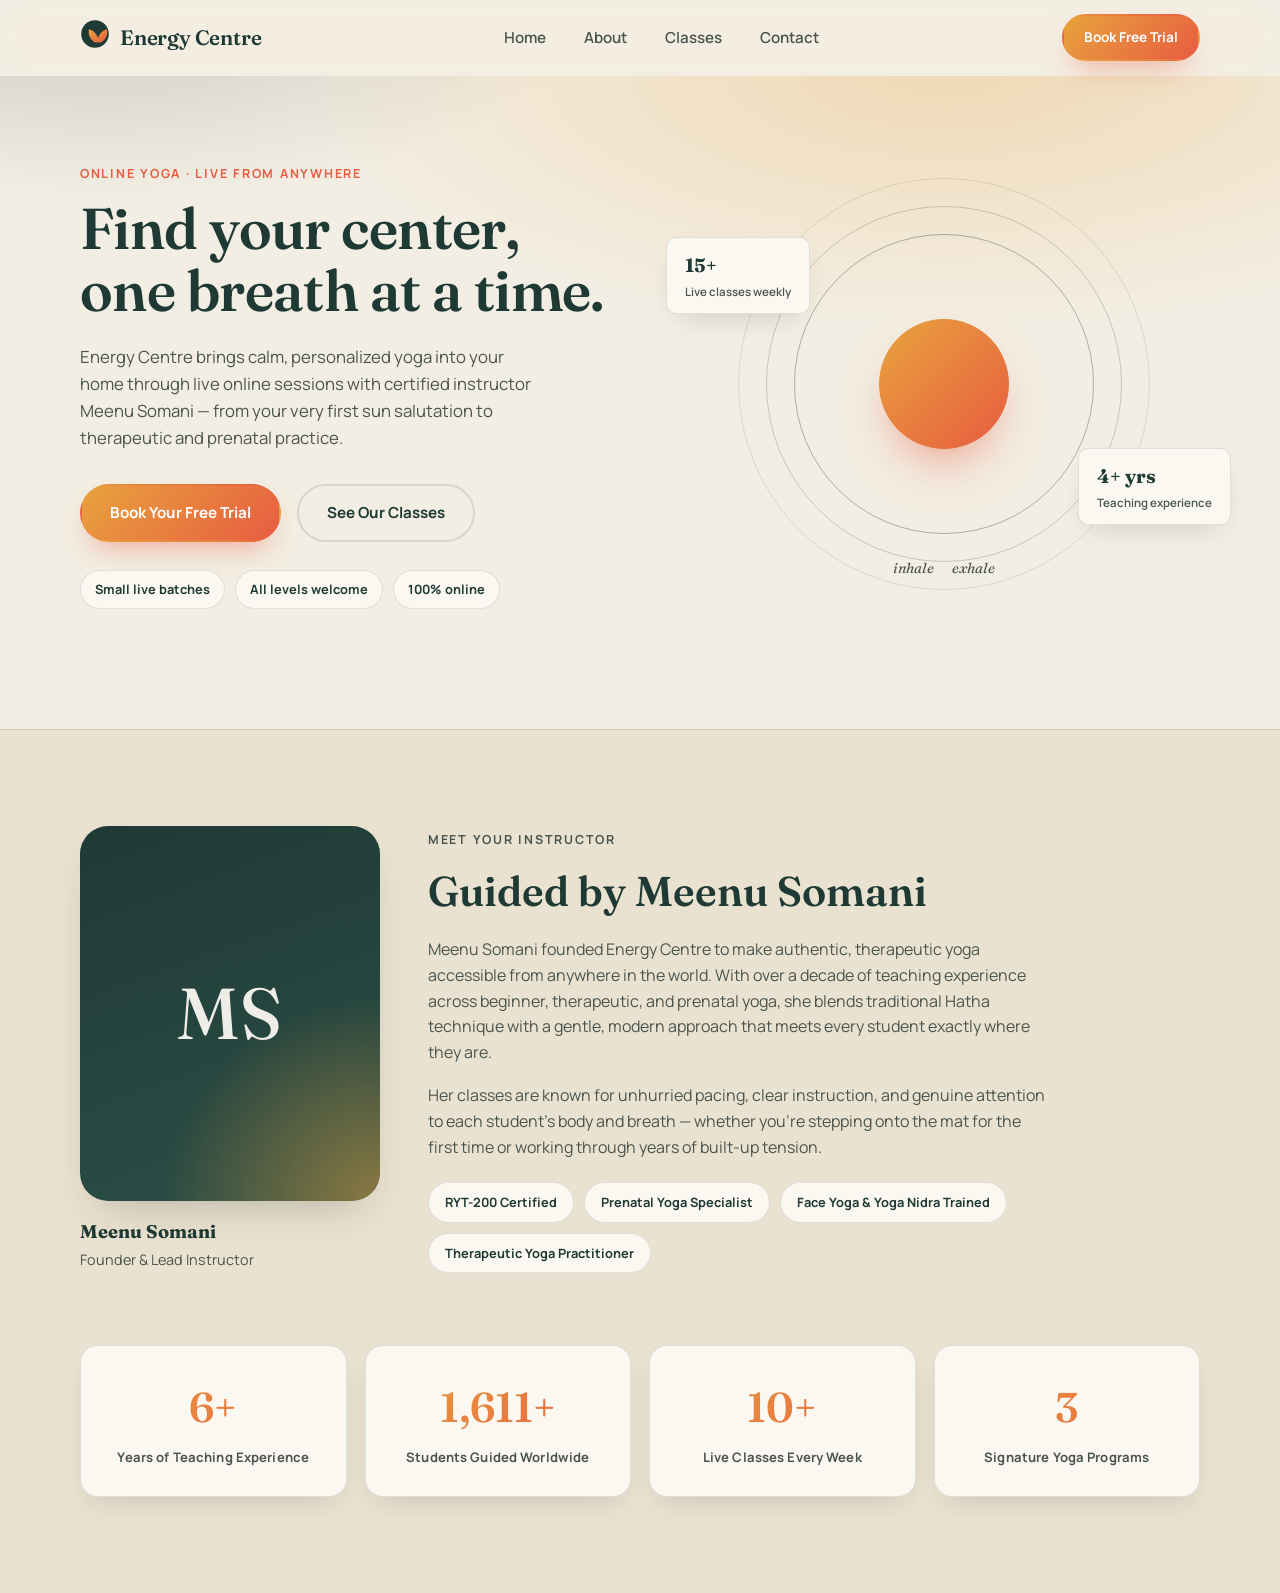
==== index.html @ 1fa33736 "Initial commit" ====
<!DOCTYPE html>
<html lang="en">
<head>
  <meta charset="UTF-8">
  <meta name="viewport" content="width=device-width, initial-scale=1.0">

  <!-- Primary SEO -->
  <title>Energy Centre | Online Yoga Classes with Meenu Somani</title>
  <meta name="description" content="Energy Centre offers live online yoga classes with certified instructor Meenu Somani — Beginner Yoga, Face Yoga, Therapy Yoga, Pregnancy Yoga, and Yoga Nidra. Book your free trial class today.">
  <meta name="keywords" content="online yoga classes, beginner yoga, face yoga, therapy yoga, pregnancy yoga, yoga nidra, Meenu Somani, Energy Centre">
  <meta name="author" content="Meenu Somani, Energy Centre">
  <link rel="canonical" href="https://energycentre.example.com/">

  <!-- Open Graph -->
  <meta property="og:type" content="website">
  <meta property="og:title" content="Energy Centre | Online Yoga Classes with Meenu Somani">
  <meta property="og:description" content="Live online yoga classes for every body — beginner, therapeutic, prenatal, face yoga and yoga nidra. Led by certified instructor Meenu Somani.">
  <meta property="og:site_name" content="Energy Centre">
  <meta property="og:locale" content="en_US">

  <!-- Twitter Card -->
  <meta name="twitter:card" content="summary_large_image">
  <meta name="twitter:title" content="Energy Centre | Online Yoga Classes with Meenu Somani">
  <meta name="twitter:description" content="Live online yoga classes with certified instructor Meenu Somani. Book your free trial.">

  <!-- Favicon (simple inline leaf icon, no external asset needed) -->
  <link rel="icon" href="data:image/svg+xml,%3Csvg xmlns='http://www.w3.org/2000/svg' viewBox='0 0 100 100'%3E%3Ccircle cx='50' cy='50' r='46' fill='%231F3A34'/%3E%3Cpath d='M50 78C34 68 26 52 30 34c14 4 26 14 30 30 4-16 16-26 30-30 4 18-4 34-20 44z' fill='%23E8A33D'/%3E%3C/svg%3E">

  <!-- Performance: preconnect before font load -->
  <link rel="preconnect" href="https://fonts.googleapis.com">
  <link rel="preconnect" href="https://fonts.gstatic.com" crossorigin>
  <link href="https://fonts.googleapis.com/css2?family=Fraunces:ital,opsz,wght@0,9..144,400;0,9..144,500;0,9..144,600;1,9..144,500&family=Manrope:wght@400;500;600;700;800&display=swap" rel="stylesheet">

  <link rel="stylesheet" href="style.css">
</head>
<body>

  <!-- Skip link for keyboard / screen-reader users -->
  <a class="skip-link" href="#main">Skip to content</a>

  <!-- ============ HEADER / STICKY NAV ============ -->
  <header class="site-header" id="siteHeader">
    <div class="container nav-inner">

      <a href="#home" class="logo" aria-label="Energy Centre home">
        <span class="logo-mark" aria-hidden="true">
          <svg viewBox="0 0 100 100" width="30" height="30">
            <circle cx="50" cy="50" r="46" fill="var(--color-teal)"/>
            <path d="M50 78C34 68 26 52 30 34c14 4 26 14 30 30 4-16 16-26 30-30 4 18-4 34-20 44z" fill="url(#logoGrad)"/>
            <defs>
              <linearGradient id="logoGrad" x1="0" y1="0" x2="1" y2="1">
                <stop offset="0" stop-color="#E8A33D"/>
                <stop offset="1" stop-color="#E85C41"/>
              </linearGradient>
            </defs>
          </svg>
        </span>
        <span class="logo-text">Energy Centre</span>
      </a>

      <nav class="main-nav" id="mainNav" aria-label="Primary">
        <ul class="nav-links">
          <li><a href="#home">Home</a></li>
          <li><a href="#about">About</a></li>
          <li><a href="#classes">Classes</a></li>
          <li><a href="#contact">Contact</a></li>
        </ul>
      </nav>

      <div class="nav-actions">
        <a href="#contact" class="btn btn-primary btn-small">Book Free Trial</a>

        <!-- Mobile menu toggle -->
        <button class="menu-toggle" id="menuToggle" aria-expanded="false" aria-controls="mainNav" aria-label="Toggle navigation menu">
          <span></span><span></span><span></span>
        </button>
      </div>

    </div>
  </header>

  <main id="main">

    <!-- ============ HERO ============ -->
    <section class="hero" id="home">
      <div class="hero-glow" aria-hidden="true"></div>

      <div class="container hero-inner">

        <div class="hero-copy">
          <p class="eyebrow reveal">Online Yoga &middot; Live From Anywhere</p>

          <h1 class="hero-heading reveal">
            Find your center,<br>
            one breath at a time.
          </h1>

          <p class="hero-desc reveal">
            Energy Centre brings calm, personalized yoga into your home through live online
            sessions with certified instructor Meenu Somani — from your very first sun
            salutation to therapeutic and prenatal practice.
          </p>

          <div class="hero-actions reveal">
            <a href="#contact" class="btn btn-primary">Book Your Free Trial</a>
            <a href="#classes" class="btn btn-secondary">See Our Classes</a>
          </div>

          <div class="hero-chips reveal">
            <span class="chip">Small live batches</span>
            <span class="chip">All levels welcome</span>
            <span class="chip">100% online</span>
          </div>
        </div>

        <div class="hero-visual reveal" aria-hidden="true">
          <div class="breath-orb">
            <span class="ring ring-1"></span>
            <span class="ring ring-2"></span>
            <span class="ring ring-3"></span>
            <span class="orb-core"></span>
            <span class="orb-label">
              <em>inhale</em>
              <em>exhale</em>
            </span>
          </div>

          <div class="float-card float-card-top">
            <strong>15+</strong>
            <span>Live classes weekly</span>
          </div>
          <div class="float-card float-card-bottom">
            <strong>4+ yrs</strong>
            <span>Teaching experience</span>
          </div>
        </div>

      </div>
    </section>

    <!-- ============ ABOUT ============ -->
    <section class="about" id="about">
      <div class="container">

        <div class="about-grid">

          <div class="about-portrait reveal">
            <div class="portrait-frame">
              <span class="portrait-monogram">MS</span>
            </div>
            <p class="portrait-caption">
              <strong>Meenu Somani</strong>
              Founder &amp; Lead Instructor
            </p>
          </div>

          <div class="about-copy">
            <p class="eyebrow reveal">Meet Your Instructor</p>
            <h2 class="section-heading reveal">Guided by Meenu Somani</h2>

            <p class="reveal">
              Meenu Somani founded Energy Centre to make authentic, therapeutic yoga
              accessible from anywhere in the world. With over a decade of teaching
              experience across beginner, therapeutic, and prenatal yoga, she blends
              traditional Hatha technique with a gentle, modern approach that meets every
              student exactly where they are.
            </p>

            <p class="reveal">
              Her classes are known for unhurried pacing, clear instruction, and genuine
              attention to each student's body and breath — whether you're stepping onto
              the mat for the first time or working through years of built-up tension.
            </p>

            <ul class="cert-list reveal" aria-label="Certifications">
              <li class="cert-pill">RYT-200 Certified</li>
              <li class="cert-pill">Prenatal Yoga Specialist</li>
              <li class="cert-pill">Face Yoga &amp; Yoga Nidra Trained</li>
              <li class="cert-pill">Therapeutic Yoga Practitioner</li>
            </ul>
          </div>

        </div>

        <!-- Animated statistics -->
        <div class="stats-grid">

          <div class="stat-card reveal">
            <span class="stat-number" data-target="10" data-suffix="+">0</span>
            <span class="stat-label">Years of Teaching Experience</span>
          </div>

          <div class="stat-card reveal">
            <span class="stat-number" data-target="2500" data-suffix="+">0</span>
            <span class="stat-label">Students Guided Worldwide</span>
          </div>

          <div class="stat-card reveal">
            <span class="stat-number" data-target="15" data-suffix="+">0</span>
            <span class="stat-label">Live Classes Every Week</span>
          </div>

          <div class="stat-card reveal">
            <span class="stat-number" data-target="5" data-suffix="">0</span>
            <span class="stat-label">Signature Yoga Programs</span>
          </div>

        </div>

      </div>
    </section>

    <!--
      NEXT PHASES (not built yet, per scope):
      #classes  -> Classes / services section
      #contact  -> Contact / booking section
      footer    -> Site footer
    -->

  </main>

  <script src="script.js"></script>
</body>
</html>
---- style.css ----
/* =========================================================
   ENERGY CENTRE — Design Tokens
   Palette: grounded forest teal + warm sand + sunrise gradient
   (marigold -> coral), signifying breath, earth and morning light.
   ========================================================= */
:root {
  /* Color */
  --color-bg:        #F3EEE3;   /* warm sand — page background */
  --color-bg-alt:    #EAE2D0;   /* deeper sand — alternate section bg */
  --color-surface:   #FBF8F2;   /* card surface */
  --color-ink:       #1C2420;   /* near-black green-ink text */
  --color-ink-soft:  #4B554F;   /* secondary text */
  --color-teal:      #1F3A34;   /* primary dark / header */
  --color-teal-2:    #2C4F47;   /* lighter teal for gradients */
  --color-sunrise-1: #E8A33D;   /* marigold */
  --color-sunrise-2: #E85C41;   /* coral */
  --color-line:      rgba(28, 36, 32, 0.12);

  --gradient-sunrise: linear-gradient(135deg, var(--color-sunrise-1) 0%, var(--color-sunrise-2) 100%);
  --gradient-teal: linear-gradient(160deg, var(--color-teal) 0%, var(--color-teal-2) 100%);

  /* Type */
  --font-display: 'Fraunces', Georgia, serif;
  --font-body: 'Manrope', -apple-system, BlinkMacSystemFont, 'Segoe UI', sans-serif;

  /* Layout */
  --container-width: 1160px;
  --radius-sm: 10px;
  --radius-md: 18px;
  --radius-lg: 28px;
  --shadow-soft: 0 20px 45px -20px rgba(28, 36, 32, 0.28);
  --shadow-card: 0 12px 30px -14px rgba(28, 36, 32, 0.22);

  --nav-height: 76px;
  --ease: cubic-bezier(0.22, 1, 0.36, 1);
}

/* =========================================================
   Reset
   ========================================================= */
*, *::before, *::after { box-sizing: border-box; }
html {
  scroll-behavior: smooth;
  scroll-padding-top: var(--nav-height);
}
body, h1, h2, h3, p, ul, figure { margin: 0; }
ul { padding: 0; list-style: none; }
img { max-width: 100%; display: block; }
a { color: inherit; text-decoration: none; }
button { font: inherit; cursor: pointer; }

body {
  font-family: var(--font-body);
  background: var(--color-bg);
  color: var(--color-ink);
  line-height: 1.6;
  -webkit-font-smoothing: antialiased;
  overflow-x: hidden;
}

.container {
  width: 100%;
  max-width: var(--container-width);
  margin-inline: auto;
  padding-inline: 20px;
}

.skip-link {
  position: absolute;
  left: -9999px;
  top: 0;
  background: var(--color-teal);
  color: #fff;
  padding: 12px 18px;
  border-radius: 0 0 var(--radius-sm) 0;
  z-index: 999;
}
.skip-link:focus { left: 0; }

/* Visible, brand-colored focus ring for keyboard users */
a:focus-visible,
button:focus-visible {
  outline: 3px solid var(--color-sunrise-2);
  outline-offset: 3px;
  border-radius: 4px;
}

/* =========================================================
   Typography helpers
   ========================================================= */
.eyebrow {
  display: inline-block;
  font-family: var(--font-body);
  font-weight: 700;
  font-size: 0.78rem;
  letter-spacing: 0.14em;
  text-transform: uppercase;
  color: var(--color-sunrise-2);
  margin-bottom: 14px;
}

.section-heading {
  font-family: var(--font-display);
  font-weight: 600;
  font-size: clamp(1.9rem, 4vw, 2.6rem);
  line-height: 1.15;
  color: var(--color-teal);
  margin-bottom: 22px;
}

/* =========================================================
   Buttons
   ========================================================= */
.btn {
  display: inline-flex;
  align-items: center;
  justify-content: center;
  gap: 8px;
  padding: 15px 28px;
  border-radius: 999px;
  font-weight: 700;
  font-size: 0.95rem;
  border: 2px solid transparent;
  transition: transform 0.35s var(--ease), box-shadow 0.35s var(--ease), background 0.35s var(--ease);
  white-space: nowrap;
}
.btn-primary {
  background: var(--gradient-sunrise);
  color: #fff;
  box-shadow: 0 14px 30px -12px rgba(232, 92, 65, 0.55);
}
.btn-primary:hover { transform: translateY(-3px); box-shadow: 0 20px 36px -12px rgba(232, 92, 65, 0.6); }

.btn-secondary {
  background: transparent;
  color: var(--color-teal);
  border-color: var(--color-line);
}
.btn-secondary:hover {
  border-color: var(--color-teal);
  transform: translateY(-3px);
}

.btn-small { padding: 11px 20px; font-size: 0.85rem; }

/* =========================================================
   Header / Sticky Nav
   ========================================================= */
.site-header {
  position: sticky;
  top: 0;
  z-index: 100;
  height: var(--nav-height);
  display: flex;
  align-items: center;
  background: rgba(243, 238, 227, 0.75);
  backdrop-filter: blur(14px) saturate(140%);
  -webkit-backdrop-filter: blur(14px) saturate(140%);
  border-bottom: 1px solid transparent;
  transition: background 0.4s var(--ease), border-color 0.4s var(--ease), box-shadow 0.4s var(--ease);
}
.site-header.is-scrolled {
  background: rgba(251, 248, 242, 0.92);
  border-bottom-color: var(--color-line);
  box-shadow: 0 10px 30px -20px rgba(28, 36, 32, 0.35);
}

.nav-inner {
  display: flex;
  align-items: center;
  justify-content: space-between;
  gap: 24px;
}

.logo {
  display: flex;
  align-items: center;
  gap: 10px;
  flex-shrink: 0;
}
.logo-text {
  font-family: var(--font-display);
  font-weight: 600;
  font-size: 1.3rem;
  color: var(--color-teal);
  letter-spacing: -0.01em;
}

.main-nav { flex: 1; display: flex; justify-content: center; }
.nav-links {
  display: flex;
  gap: 34px;
}
.nav-links a {
  position: relative;
  font-weight: 600;
  font-size: 0.95rem;
  color: var(--color-ink-soft);
  padding: 6px 2px;
  transition: color 0.25s ease;
}
.nav-links a::after {
  content: '';
  position: absolute;
  left: 0; right: 100%;
  bottom: -2px;
  height: 2px;
  background: var(--gradient-sunrise);
  transition: right 0.3s var(--ease);
}
.nav-links a:hover { color: var(--color-teal); }
.nav-links a:hover::after { right: 0; }

.nav-actions { display: flex; align-items: center; gap: 14px; }

/* Hamburger (mobile only) */
.menu-toggle {
  display: none;
  flex-direction: column;
  justify-content: center;
  gap: 5px;
  width: 40px;
  height: 40px;
  background: none;
  border: none;
  padding: 0;
}
.menu-toggle span {
  display: block;
  width: 100%;
  height: 2px;
  background: var(--color-teal);
  border-radius: 2px;
  transition: transform 0.3s var(--ease), opacity 0.3s var(--ease);
}
.menu-toggle[aria-expanded="true"] span:nth-child(1) { transform: translateY(7px) rotate(45deg); }
.menu-toggle[aria-expanded="true"] span:nth-child(2) { opacity: 0; }
.menu-toggle[aria-expanded="true"] span:nth-child(3) { transform: translateY(-7px) rotate(-45deg); }

/* =========================================================
   Hero
   ========================================================= */
.hero {
  position: relative;
  padding: 56px 0 88px;
  overflow: hidden;
}
.hero-glow {
  position: absolute;
  inset: -20% -10% auto -10%;
  height: 620px;
  background: radial-gradient(60% 60% at 70% 20%, rgba(232, 163, 61, 0.28), transparent 70%),
              radial-gradient(45% 45% at 15% 10%, rgba(31, 58, 52, 0.18), transparent 70%);
  pointer-events: none;
  z-index: 0;
}

.hero-inner {
  position: relative;
  z-index: 1;
  display: grid;
  grid-template-columns: 1fr;
  gap: 56px;
  align-items: center;
}

.hero-heading {
  font-family: var(--font-display);
  font-weight: 600;
  font-size: clamp(2.3rem, 6vw, 3.6rem);
  line-height: 1.08;
  letter-spacing: -0.01em;
  color: var(--color-teal);
  margin-bottom: 22px;
}

.hero-desc {
  max-width: 46ch;
  color: var(--color-ink-soft);
  font-size: 1.05rem;
  margin-bottom: 32px;
}

.hero-actions {
  display: flex;
  flex-wrap: wrap;
  gap: 16px;
  margin-bottom: 28px;
}

.hero-chips {
  display: flex;
  flex-wrap: wrap;
  gap: 10px;
}
.chip {
  font-size: 0.8rem;
  font-weight: 700;
  color: var(--color-teal);
  background: var(--color-surface);
  border: 1px solid var(--color-line);
  padding: 8px 14px;
  border-radius: 999px;
}

/* --- Hero visual: the "breathing orb" signature element --- */
.hero-visual {
  position: relative;
  display: flex;
  align-items: center;
  justify-content: center;
  min-height: 320px;
}

.breath-orb {
  position: relative;
  width: 240px;
  height: 240px;
  display: flex;
  align-items: center;
  justify-content: center;
}

.orb-core {
  width: 108px;
  height: 108px;
  border-radius: 50%;
  background: var(--gradient-sunrise);
  box-shadow: 0 25px 50px -18px rgba(232, 92, 65, 0.6);
  animation: breathe 8s ease-in-out infinite;
}

.ring {
  position: absolute;
  inset: 0;
  border-radius: 50%;
  border: 1.5px solid rgba(31, 58, 52, 0.35);
  animation: breathe 8s ease-in-out infinite;
}
.ring-2 { inset: -28px; border-color: rgba(31, 58, 52, 0.22); animation-delay: -1.2s; }
.ring-3 { inset: -56px; border-color: rgba(31, 58, 52, 0.12); animation-delay: -2.4s; }

.orb-label {
  position: absolute;
  bottom: -46px;
  display: flex;
  gap: 18px;
  font-family: var(--font-display);
  font-style: italic;
  font-size: 0.9rem;
  color: var(--color-ink-soft);
}
.orb-label em { animation: fade-cycle 8s ease-in-out infinite; }
.orb-label em:last-child { animation-delay: 4s; }

@keyframes breathe {
  0%, 100% { transform: scale(0.94); }
  50%      { transform: scale(1.08); }
}
@keyframes fade-cycle {
  0%, 45% { opacity: 1; }
  50%, 95% { opacity: 0.25; }
  100% { opacity: 1; }
}

.float-card {
  position: absolute;
  display: flex;
  flex-direction: column;
  gap: 2px;
  background: var(--color-surface);
  border: 1px solid var(--color-line);
  border-radius: var(--radius-sm);
  padding: 12px 18px;
  box-shadow: var(--shadow-card);
  animation: hover-float 6s ease-in-out infinite;
}
.float-card strong {
  font-family: var(--font-display);
  font-size: 1.2rem;
  color: var(--color-teal);
}
.float-card span { font-size: 0.72rem; color: var(--color-ink-soft); font-weight: 600; }
.float-card-top { top: 4%; left: -4%; }
.float-card-bottom { bottom: 6%; right: -6%; animation-delay: -3s; }

@keyframes hover-float {
  0%, 100% { transform: translateY(0); }
  50% { transform: translateY(-10px); }
}

/* =========================================================
   About
   ========================================================= */
.about {
  padding: 96px 0;
  background: var(--color-bg-alt);
  border-top: 1px solid var(--color-line);
}

.about-grid {
  display: grid;
  grid-template-columns: 1fr;
  gap: 48px;
  margin-bottom: 72px;
}

.about-portrait {
  display: flex;
  flex-direction: column;
  align-items: flex-start;
  gap: 16px;
}
.portrait-frame {
  width: 100%;
  max-width: 300px;
  aspect-ratio: 4 / 5;
  border-radius: var(--radius-lg);
  background: var(--gradient-teal);
  display: flex;
  align-items: center;
  justify-content: center;
  box-shadow: var(--shadow-soft);
  position: relative;
  overflow: hidden;
}
.portrait-frame::before {
  content: '';
  position: absolute;
  inset: 0;
  background: radial-gradient(120% 90% at 100% 100%, rgba(232, 163, 61, 0.5), transparent 60%);
}
.portrait-monogram {
  position: relative;
  font-family: var(--font-display);
  font-weight: 500;
  font-size: 4.5rem;
  color: rgba(251, 248, 242, 0.94);
  letter-spacing: 0.02em;
}
.portrait-caption {
  display: flex;
  flex-direction: column;
  gap: 2px;
  font-size: 0.9rem;
  color: var(--color-ink-soft);
}
.portrait-caption strong {
  font-family: var(--font-display);
  font-size: 1.15rem;
  color: var(--color-teal);
}

.about-copy p {
  color: var(--color-ink-soft);
  margin-bottom: 18px;
  max-width: 62ch;
}

.cert-list {
  display: flex;
  flex-wrap: wrap;
  gap: 10px;
  margin-top: 22px;
}
.cert-pill {
  font-size: 0.8rem;
  font-weight: 700;
  color: var(--color-teal);
  background: var(--color-surface);
  border: 1px solid var(--color-line);
  padding: 9px 16px;
  border-radius: 999px;
}

/* Stat cards */
.stats-grid {
  display: grid;
  grid-template-columns: repeat(2, 1fr);
  gap: 18px;
}
.stat-card {
  background: var(--color-surface);
  border: 1px solid var(--color-line);
  border-radius: var(--radius-md);
  padding: 28px 20px;
  text-align: center;
  box-shadow: var(--shadow-card);
  transition: transform 0.4s var(--ease), box-shadow 0.4s var(--ease);
}
.stat-card:hover {
  transform: translateY(-6px);
  box-shadow: 0 22px 40px -18px rgba(28, 36, 32, 0.3);
}
.stat-number {
  display: block;
  font-family: var(--font-display);
  font-weight: 600;
  font-size: clamp(1.9rem, 4vw, 2.6rem);
  background: var(--gradient-sunrise);
  -webkit-background-clip: text;
  background-clip: text;
  color: transparent;
  margin-bottom: 6px;
}
.stat-label {
  display: block;
  font-size: 0.82rem;
  font-weight: 700;
  color: var(--color-ink-soft);
  letter-spacing: 0.01em;
}

/* =========================================================
   Scroll-reveal (Intersection Observer driven)
   ========================================================= */
.reveal {
  opacity: 0;
  transform: translateY(24px);
  transition: opacity 0.8s var(--ease), transform 0.8s var(--ease);
}
.reveal.is-visible {
  opacity: 1;
  transform: translateY(0);
}
/* stagger children a little for a nicer entrance */
.hero-copy .reveal:nth-child(1) { transition-delay: 0.05s; }
.hero-copy .reveal:nth-child(2) { transition-delay: 0.15s; }
.hero-copy .reveal:nth-child(3) { transition-delay: 0.25s; }
.hero-copy .reveal:nth-child(4) { transition-delay: 0.35s; }
.hero-copy .reveal:nth-child(5) { transition-delay: 0.45s; }

.stats-grid .stat-card:nth-child(1) { transition-delay: 0s; }
.stats-grid .stat-card:nth-child(2) { transition-delay: 0.1s; }
.stats-grid .stat-card:nth-child(3) { transition-delay: 0.2s; }
.stats-grid .stat-card:nth-child(4) { transition-delay: 0.3s; }

@media (prefers-reduced-motion: reduce) {
  *, *::before, *::after {
    animation-duration: 0.001ms !important;
    animation-iteration-count: 1 !important;
    transition-duration: 0.001ms !important;
    scroll-behavior: auto !important;
  }
}

/* =========================================================
   Responsive — tablet & up
   ========================================================= */
@media (min-width: 720px) {
  .about-grid {
    grid-template-columns: 300px 1fr;
    align-items: start;
  }
  .stats-grid { grid-template-columns: repeat(4, 1fr); }
}

@media (min-width: 960px) {
  .menu-toggle { display: none; }

  .hero-inner {
    grid-template-columns: 1.05fr 0.95fr;
    gap: 40px;
  }
  .hero { padding: 84px 0 120px; }
  .breath-orb { width: 300px; height: 300px; }
  .orb-core { width: 130px; height: 130px; }
}

/* =========================================================
   Responsive — mobile nav (below 960px)
   ========================================================= */
@media (max-width: 959px) {
  .menu-toggle { display: flex; }

  .main-nav {
    position: fixed;
    inset: var(--nav-height) 0 auto 0;
    background: var(--color-surface);
    border-bottom: 1px solid var(--color-line);
    box-shadow: var(--shadow-soft);
    transform: translateY(-8px);
    opacity: 0;
    visibility: hidden;
    pointer-events: none;
    transition: opacity 0.3s var(--ease), transform 0.3s var(--ease), visibility 0.3s;
  }
  .main-nav.is-open {
    opacity: 1;
    transform: translateY(0);
    visibility: visible;
    pointer-events: auto;
  }
  .nav-links {
    flex-direction: column;
    gap: 0;
    padding: 10px 20px 20px;
  }
  .nav-links a {
    display: block;
    padding: 14px 4px;
    border-bottom: 1px solid var(--color-line);
  }
  .nav-links a::after { display: none; }

  .btn-small { padding: 9px 16px; font-size: 0.8rem; }
}

@media (max-width: 480px) {
  .float-card { padding: 10px 14px; }
  .float-card-top { top: -2%; left: -2%; }
  .float-card-bottom { right: -2%; }
}
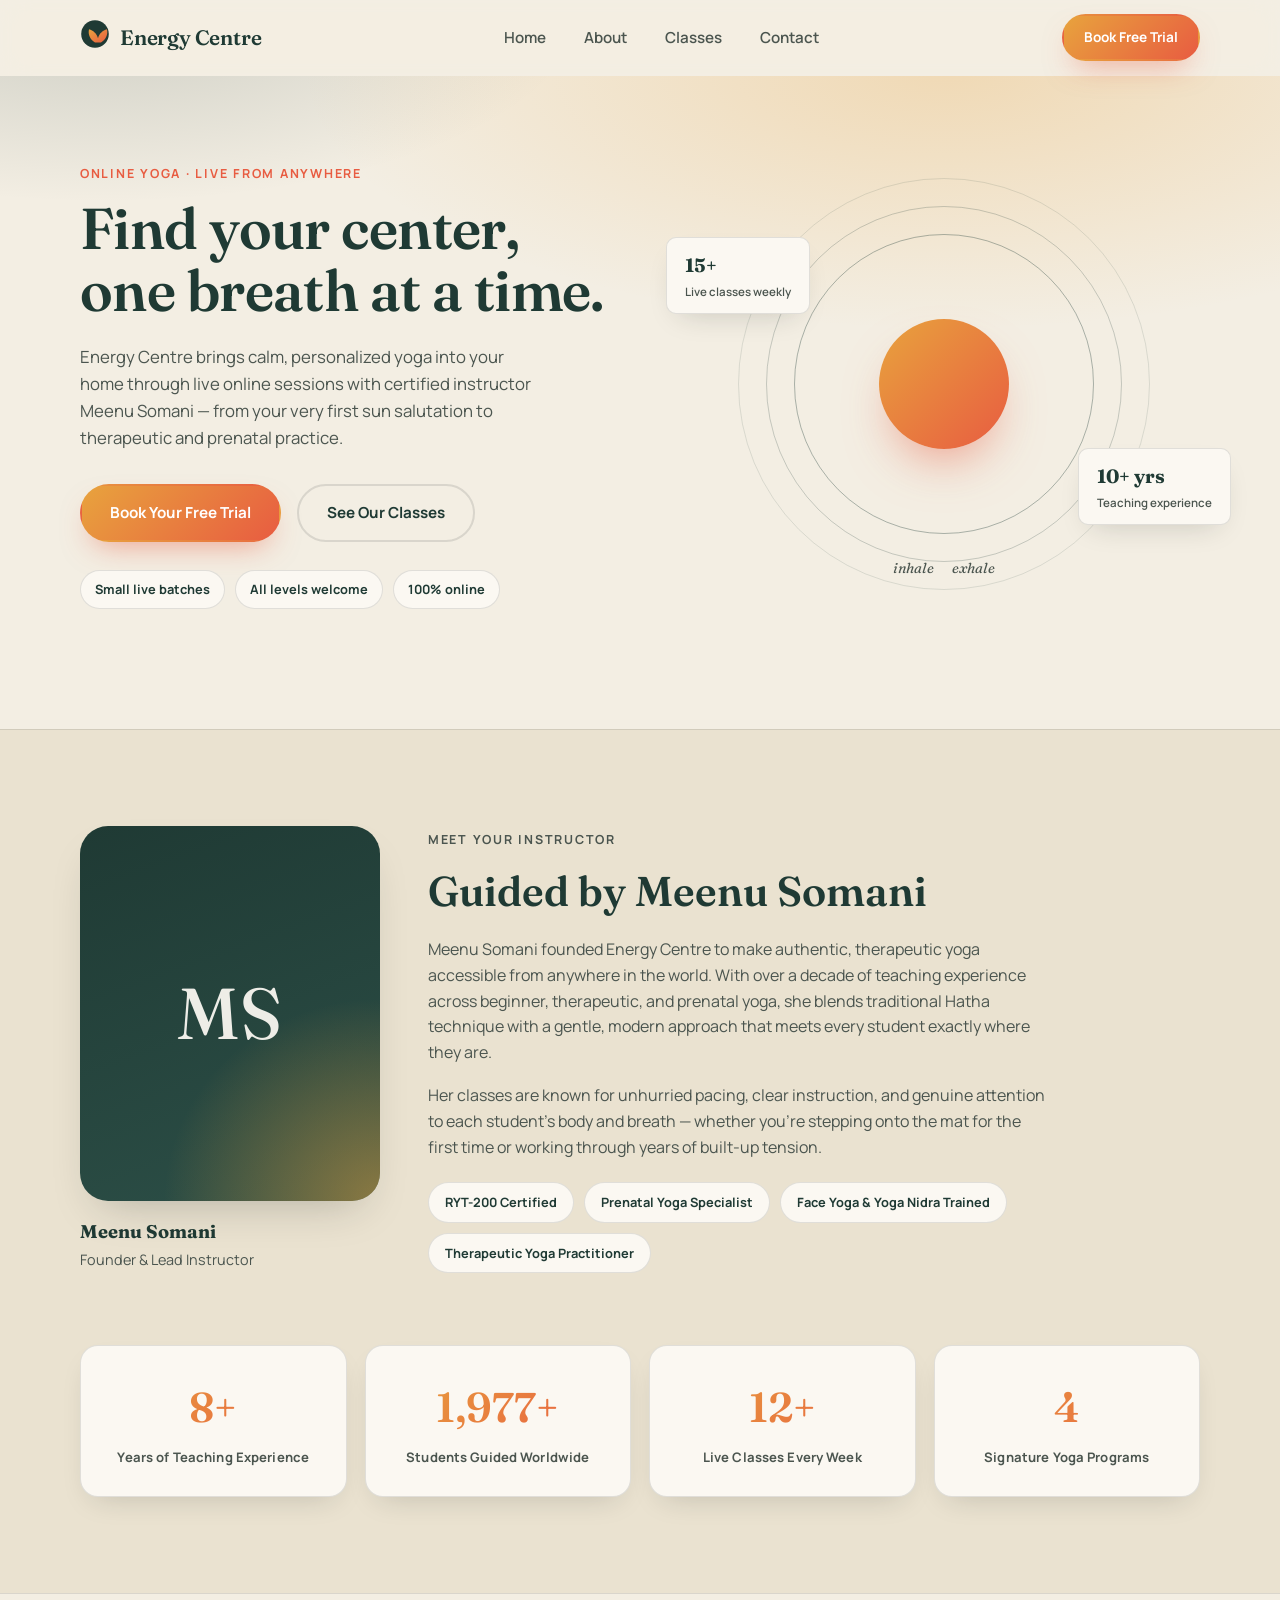
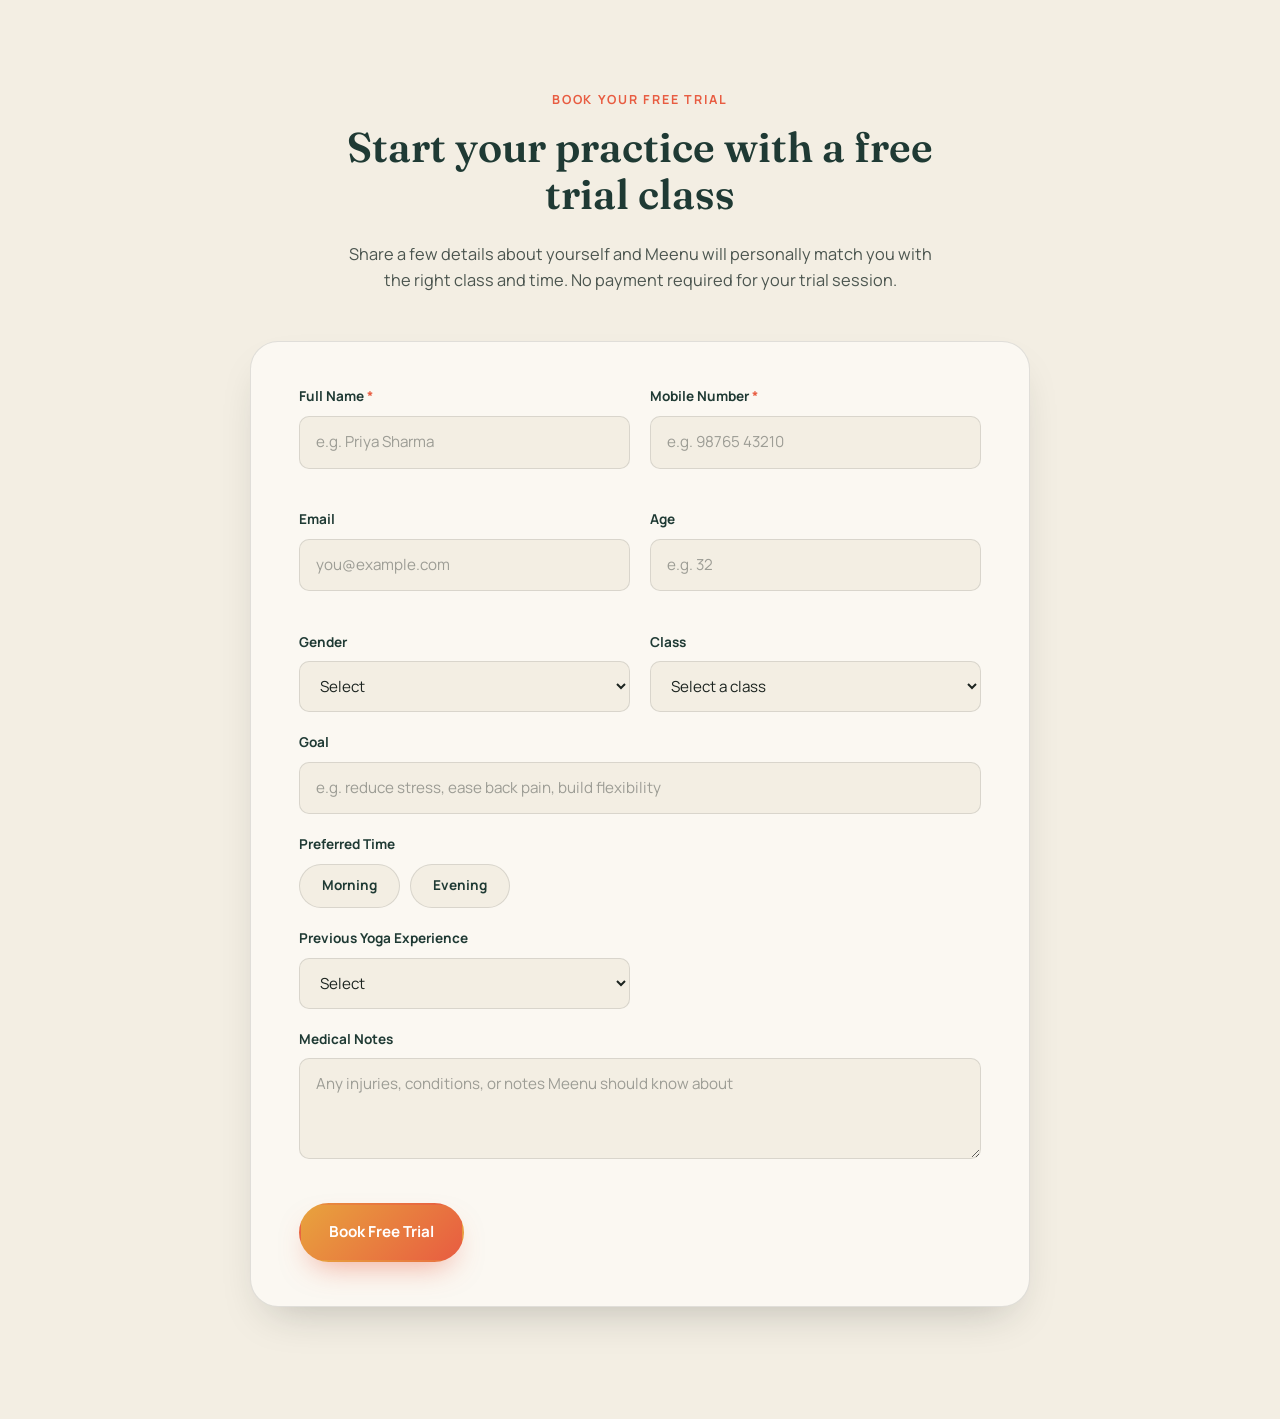
==== commit 766d08a9: "git commit -m "Add booking form and Google Apps Script integration"" ====
--- a/index.html
+++ b/index.html
@@ -130,7 +130,7 @@
             <span>Live classes weekly</span>
           </div>
           <div class="float-card float-card-bottom">
-            <strong>4+ yrs</strong>
+            <strong>10+ yrs</strong>
             <span>Teaching experience</span>
           </div>
         </div>
@@ -210,10 +210,125 @@
       </div>
     </section>
 
+    <!-- ============ CONTACT / BOOK FREE TRIAL ============ -->
+    <section class="contact" id="contact">
+      <div class="container">
+
+        <div class="contact-intro">
+          <p class="eyebrow reveal">Book Your Free Trial</p>
+          <h2 class="section-heading reveal">Start your practice with a free trial class</h2>
+          <p class="contact-desc reveal">
+            Share a few details about yourself and Meenu will personally match you with the
+            right class and time. No payment required for your trial session.
+          </p>
+        </div>
+
+        <div class="booking-card reveal">
+          <form class="booking-form" id="bookingForm" novalidate>
+
+            <div class="form-row">
+              <div class="form-field">
+                <label for="fullName">Full Name <span class="req">*</span></label>
+                <input type="text" id="fullName" name="fullName" autocomplete="name" placeholder="e.g. Priya Sharma">
+                <span class="field-error" id="fullNameError" role="alert"></span>
+              </div>
+
+              <div class="form-field">
+                <label for="mobile">Mobile Number <span class="req">*</span></label>
+                <input type="tel" id="mobile" name="mobile" autocomplete="tel" placeholder="e.g. 98765 43210" inputmode="tel">
+                <span class="field-error" id="mobileError" role="alert"></span>
+              </div>
+            </div>
+
+            <div class="form-row">
+              <div class="form-field">
+                <label for="email">Email</label>
+                <input type="email" id="email" name="email" autocomplete="email" placeholder="you@example.com">
+                <span class="field-error" id="emailError" role="alert"></span>
+              </div>
+
+              <div class="form-field">
+                <label for="age">Age</label>
+                <input type="number" id="age" name="age" min="5" max="100" placeholder="e.g. 32" inputmode="numeric">
+                <span class="field-error" id="ageError" role="alert"></span>
+              </div>
+            </div>
+
+            <div class="form-row">
+              <div class="form-field">
+                <label for="gender">Gender</label>
+                <select id="gender" name="gender">
+                  <option value="" selected disabled>Select</option>
+                  <option value="Female">Female</option>
+                  <option value="Male">Male</option>
+                  <option value="Prefer not to say">Prefer not to say</option>
+                </select>
+              </div>
+
+              <div class="form-field">
+                <label for="yogaClass">Class</label>
+                <select id="yogaClass" name="yogaClass">
+                  <option value="" selected disabled>Select a class</option>
+                  <option value="Beginner Yoga">Beginner Yoga</option>
+                  <option value="Face Yoga">Face Yoga</option>
+                  <option value="Therapy Yoga">Therapy Yoga</option>
+                  <option value="Pregnancy Yoga">Pregnancy Yoga</option>
+                  <option value="Yoga Nidra">Yoga Nidra</option>
+                  <option value="Meditation">Meditation</option>
+                </select>
+              </div>
+            </div>
+
+            <div class="form-field form-field-full">
+              <label for="goal">Goal</label>
+              <input type="text" id="goal" name="goal" placeholder="e.g. reduce stress, ease back pain, build flexibility">
+            </div>
+
+            <div class="form-field form-field-full">
+              <span class="pill-group-label">Preferred Time</span>
+              <div class="pill-radio-group" role="radiogroup" aria-label="Preferred Time">
+                <input type="radio" id="timeMorning" name="preferredTime" value="Morning" class="pill-radio-input">
+                <label for="timeMorning" class="pill-radio-label">Morning</label>
+
+                <input type="radio" id="timeEvening" name="preferredTime" value="Evening" class="pill-radio-input">
+                <label for="timeEvening" class="pill-radio-label">Evening</label>
+              </div>
+            </div>
+
+            <div class="form-row">
+              <div class="form-field">
+                <label for="experience">Previous Yoga Experience</label>
+                <select id="experience" name="experience">
+                  <option value="" selected disabled>Select</option>
+                  <option value="None">None</option>
+                  <option value="Beginner">Beginner</option>
+                  <option value="Intermediate">Intermediate</option>
+                  <option value="Advanced">Advanced</option>
+                </select>
+              </div>
+            </div>
+
+            <div class="form-field form-field-full">
+              <label for="medicalNotes">Medical Notes</label>
+              <textarea id="medicalNotes" name="medicalNotes" rows="3" placeholder="Any injuries, conditions, or notes Meenu should know about"></textarea>
+            </div>
+
+            <div class="form-status" id="formStatus" role="status" aria-live="polite"></div>
+
+            <button type="submit" class="btn btn-primary btn-submit" id="submitBtn">
+              <span class="btn-text">Book Free Trial</span>
+              <span class="btn-spinner" aria-hidden="true"></span>
+            </button>
+
+          </form>
+        </div>
+
+      </div>
+    </section>
+
     <!--
-      NEXT PHASES (not built yet, per scope):
+      NEXT PHASE (not built yet, per scope):
       #classes  -> Classes / services section
-      #contact  -> Contact / booking section
       footer    -> Site footer
     -->
 
@@ -221,4 +336,4 @@
 
   <script src="script.js"></script>
 </body>
-</html>+</html>
--- a/style.css
+++ b/style.css
@@ -15,6 +15,8 @@
   --color-sunrise-1: #E8A33D;   /* marigold */
   --color-sunrise-2: #E85C41;   /* coral */
   --color-line:      rgba(28, 36, 32, 0.12);
+  --color-success:   #2F6F52;   /* leaf green — success states */
+  --color-error:     #B3432B;   /* muted terracotta-red — error states */
 
   --gradient-sunrise: linear-gradient(135deg, var(--color-sunrise-1) 0%, var(--color-sunrise-2) 100%);
   --gradient-teal: linear-gradient(160deg, var(--color-teal) 0%, var(--color-teal-2) 100%);
@@ -610,4 +612,193 @@
   .float-card { padding: 10px 14px; }
   .float-card-top { top: -2%; left: -2%; }
   .float-card-bottom { right: -2%; }
-}+}
+
+/* =========================================================
+   Contact / Book Your Free Trial
+   ========================================================= */
+.contact {
+  padding: 96px 0 112px;
+  background: var(--color-bg);
+  border-top: 1px solid var(--color-line);
+}
+
+.contact-intro {
+  max-width: 60ch;
+  margin: 0 auto 48px;
+  text-align: center;
+}
+.contact-intro .eyebrow,
+.contact-intro .section-heading { display: block; }
+.contact-intro .eyebrow { text-align: center; }
+.contact-desc {
+  color: var(--color-ink-soft);
+  font-size: 1.02rem;
+}
+
+.booking-card {
+  max-width: 780px;
+  margin: 0 auto;
+  background: var(--color-surface);
+  border: 1px solid var(--color-line);
+  border-radius: var(--radius-lg);
+  box-shadow: var(--shadow-soft);
+  padding: 32px 22px;
+}
+
+.booking-form {
+  display: flex;
+  flex-direction: column;
+  gap: 20px;
+}
+
+.form-row {
+  display: grid;
+  grid-template-columns: 1fr;
+  gap: 20px;
+}
+
+.form-field {
+  display: flex;
+  flex-direction: column;
+  gap: 8px;
+}
+.form-field-full { width: 100%; }
+
+.form-field label,
+.pill-group-label {
+  font-size: 0.85rem;
+  font-weight: 700;
+  color: var(--color-teal);
+}
+.req { color: var(--color-sunrise-2); }
+
+.form-field input,
+.form-field select,
+.form-field textarea {
+  font: inherit;
+  font-size: 0.95rem;
+  color: var(--color-ink);
+  background: var(--color-bg);
+  border: 1.5px solid var(--color-line);
+  border-radius: var(--radius-sm);
+  padding: 13px 16px;
+  transition: border-color 0.25s ease, box-shadow 0.25s ease;
+  width: 100%;
+}
+.form-field textarea { resize: vertical; min-height: 90px; font-family: var(--font-body); }
+
+.form-field input::placeholder,
+.form-field textarea::placeholder { color: rgba(28, 36, 32, 0.4); }
+
+.form-field input:focus,
+.form-field select:focus,
+.form-field textarea:focus {
+  outline: none;
+  border-color: var(--color-sunrise-2);
+  box-shadow: 0 0 0 4px rgba(232, 92, 65, 0.14);
+}
+
+.form-field input.has-error,
+.form-field select.has-error,
+.form-field textarea.has-error {
+  border-color: var(--color-error);
+}
+
+.field-error {
+  min-height: 1em;
+  font-size: 0.78rem;
+  font-weight: 600;
+  color: var(--color-error);
+}
+
+/* Preferred time — pill-style radio buttons */
+.pill-radio-group {
+  display: flex;
+  flex-wrap: wrap;
+  gap: 10px;
+}
+.pill-radio-input {
+  position: absolute;
+  opacity: 0;
+  width: 1px;
+  height: 1px;
+  pointer-events: none;
+}
+.pill-radio-label {
+  cursor: pointer;
+  font-size: 0.88rem;
+  font-weight: 700;
+  color: var(--color-teal);
+  background: var(--color-bg);
+  border: 1.5px solid var(--color-line);
+  border-radius: 999px;
+  padding: 10px 22px;
+  transition: background 0.25s ease, color 0.25s ease, border-color 0.25s ease, transform 0.25s ease;
+}
+.pill-radio-input:checked + .pill-radio-label {
+  background: var(--gradient-sunrise);
+  border-color: transparent;
+  color: #fff;
+  transform: translateY(-1px);
+}
+.pill-radio-input:focus-visible + .pill-radio-label {
+  outline: 3px solid var(--color-sunrise-2);
+  outline-offset: 3px;
+}
+
+/* Submit button with loading spinner */
+.btn-submit {
+  position: relative;
+  margin-top: 4px;
+  align-self: flex-start;
+}
+.btn-submit .btn-spinner {
+  display: none;
+  width: 16px;
+  height: 16px;
+  border: 2px solid rgba(255, 255, 255, 0.5);
+  border-top-color: #fff;
+  border-radius: 50%;
+}
+.btn-submit.is-loading { pointer-events: none; opacity: 0.85; }
+.btn-submit.is-loading .btn-spinner {
+  display: inline-block;
+  animation: spin 0.8s linear infinite;
+}
+@keyframes spin {
+  to { transform: rotate(360deg); }
+}
+
+/* Status banner (success / error) */
+.form-status {
+  font-size: 0.9rem;
+  font-weight: 700;
+  border-radius: var(--radius-sm);
+  padding: 0;
+  max-height: 0;
+  overflow: hidden;
+  opacity: 0;
+  transition: max-height 0.4s var(--ease), opacity 0.4s var(--ease), padding 0.4s var(--ease);
+}
+.form-status.is-visible {
+  padding: 14px 16px;
+  max-height: 120px;
+  opacity: 1;
+}
+.form-status.is-success {
+  background: rgba(47, 111, 82, 0.12);
+  color: var(--color-success);
+  border: 1px solid rgba(47, 111, 82, 0.28);
+}
+.form-status.is-error {
+  background: rgba(179, 67, 43, 0.12);
+  color: var(--color-error);
+  border: 1px solid rgba(179, 67, 43, 0.28);
+}
+
+/* Responsive — tablet & up */
+@media (min-width: 640px) {
+  .booking-card { padding: 44px 48px; }
+  .form-row { grid-template-columns: 1fr 1fr; }
+}
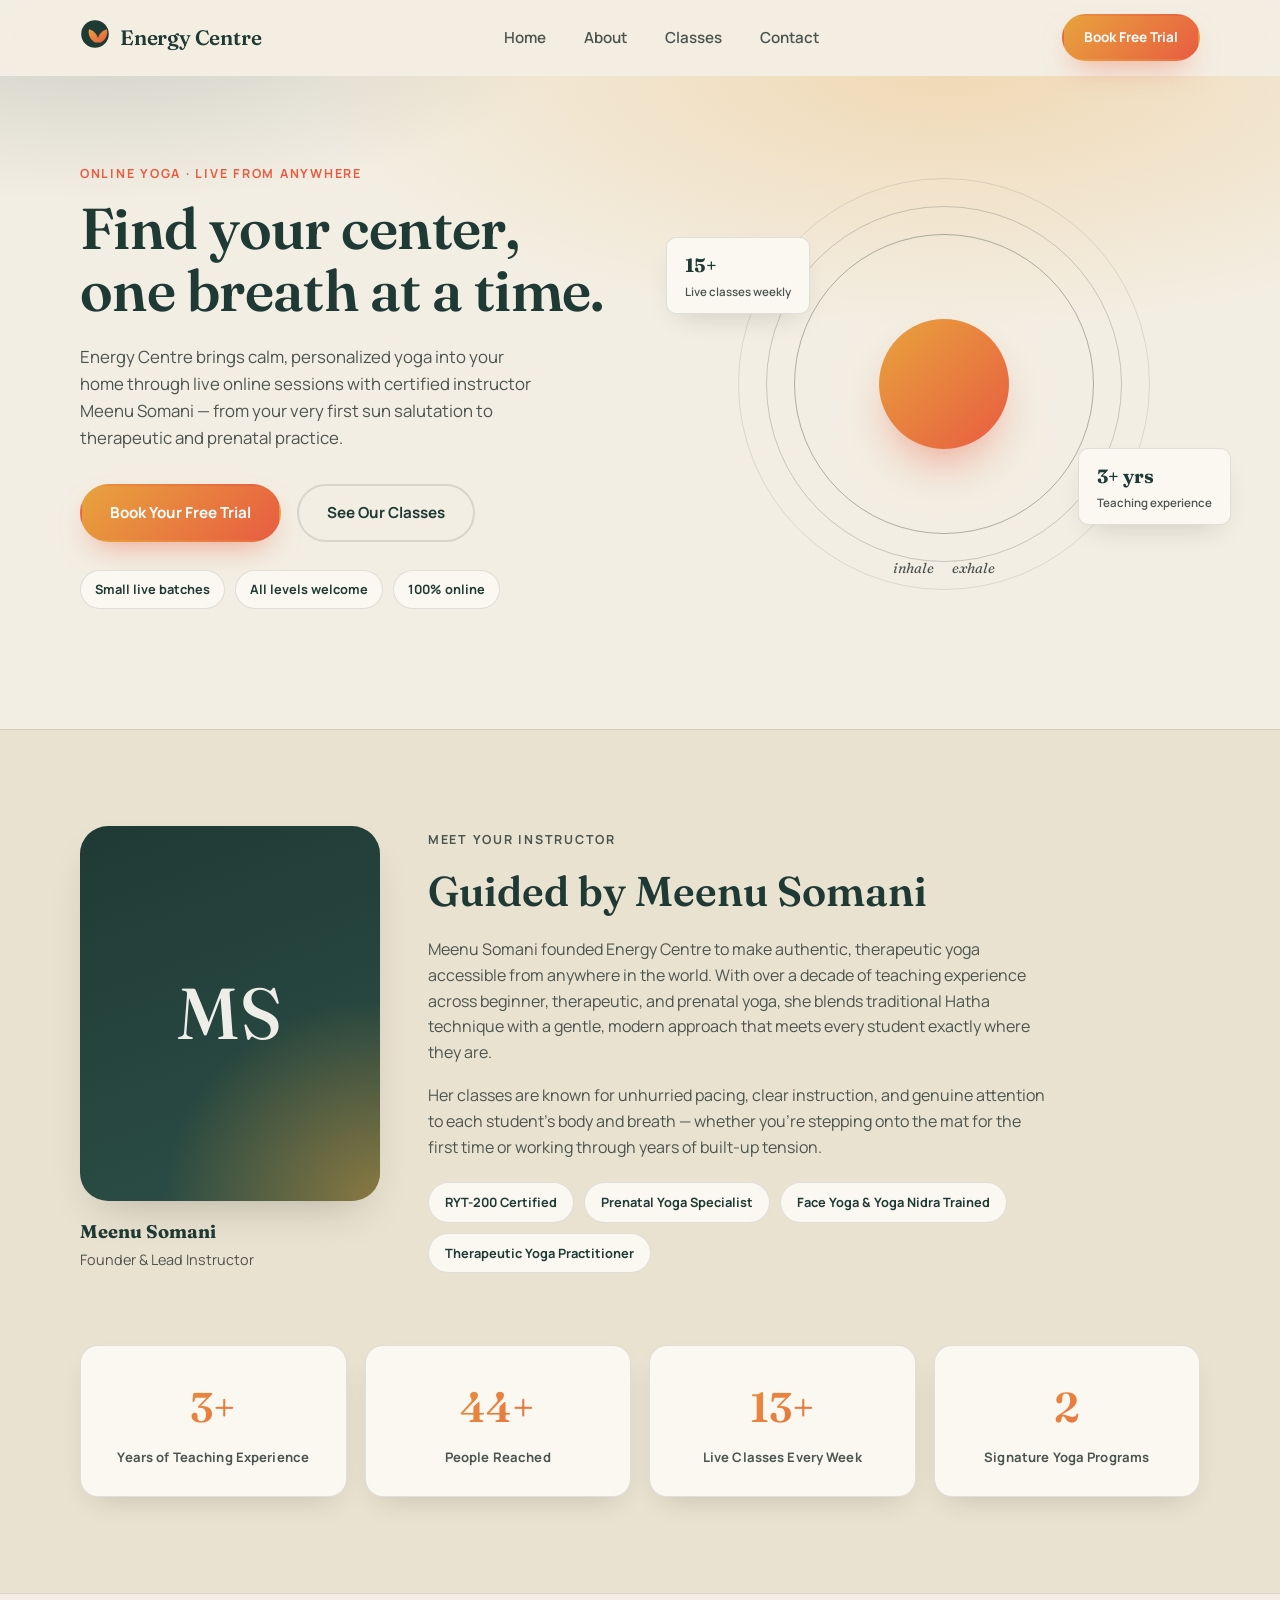
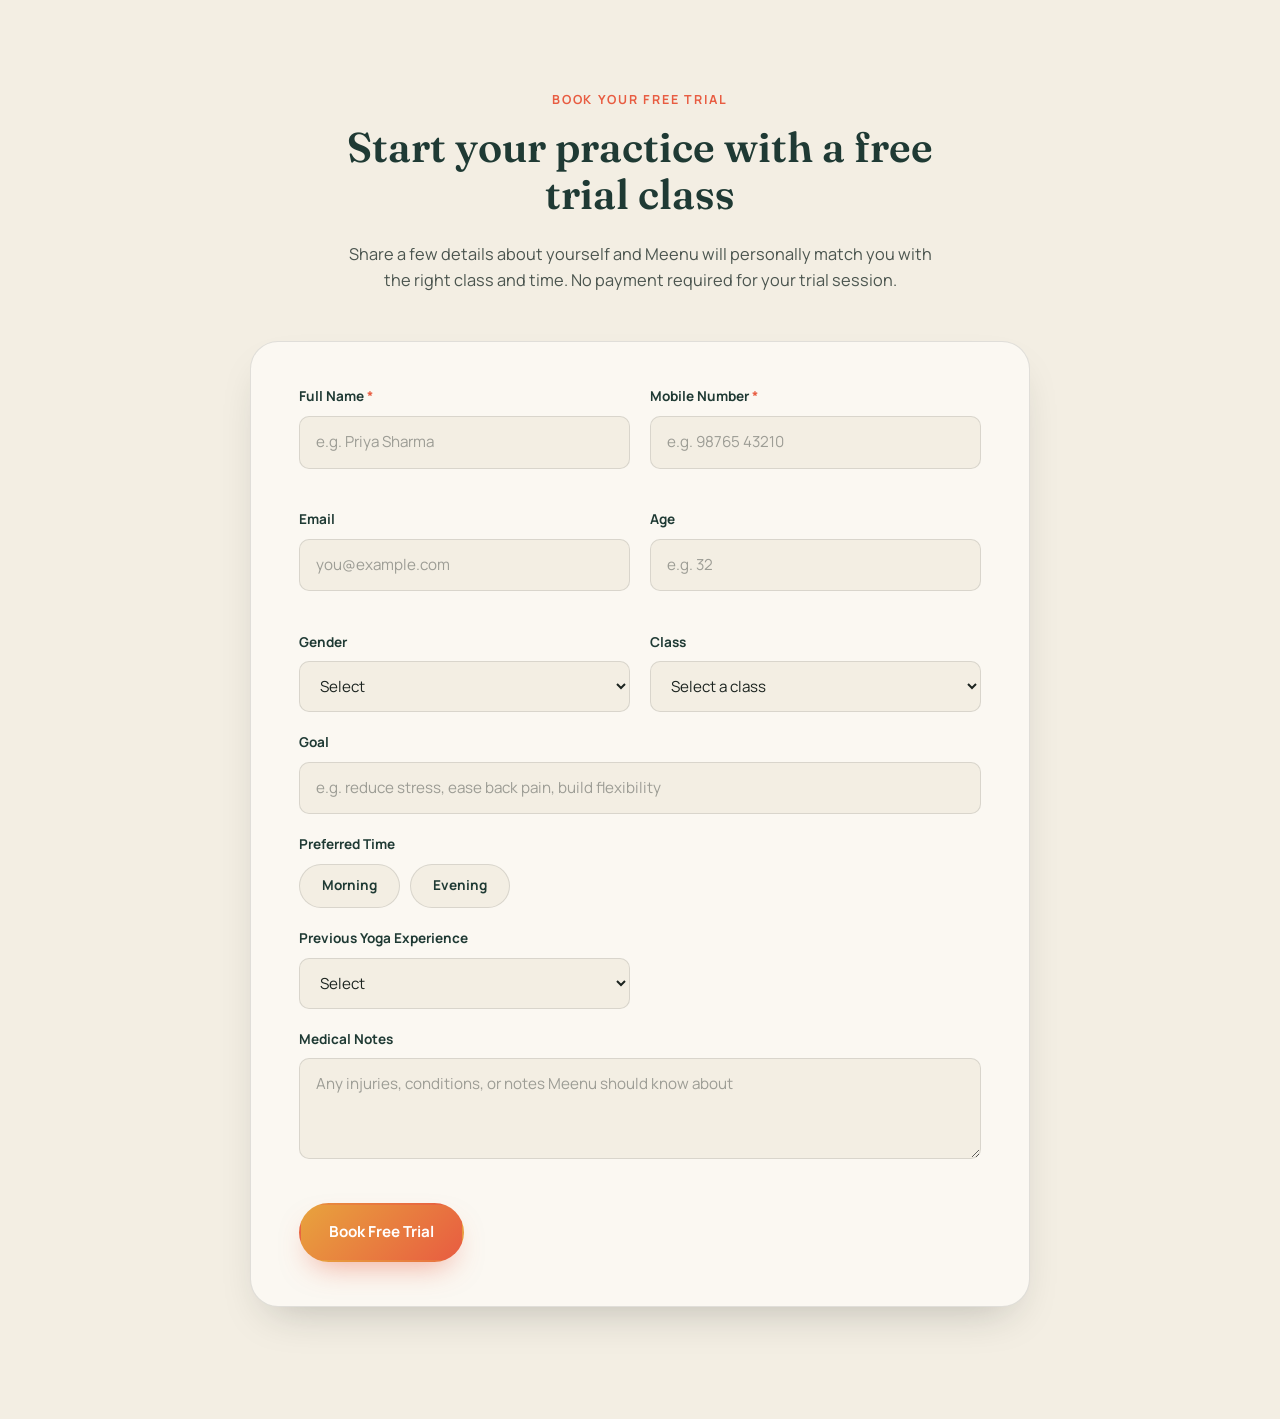
==== commit 52d48741: "blahabla" ====
--- a/index.html
+++ b/index.html
@@ -130,7 +130,7 @@
             <span>Live classes weekly</span>
           </div>
           <div class="float-card float-card-bottom">
-            <strong>10+ yrs</strong>
+            <strong>3+ yrs</strong>
             <span>Teaching experience</span>
           </div>
         </div>
@@ -186,13 +186,13 @@
         <div class="stats-grid">
 
           <div class="stat-card reveal">
-            <span class="stat-number" data-target="10" data-suffix="+">0</span>
+            <span class="stat-number" data-target="4" data-suffix="+">0</span>
             <span class="stat-label">Years of Teaching Experience</span>
           </div>
 
           <div class="stat-card reveal">
-            <span class="stat-number" data-target="2500" data-suffix="+">0</span>
-            <span class="stat-label">Students Guided Worldwide</span>
+            <span class="stat-number" data-target="50+" data-suffix="+">0</span>
+            <span class="stat-label">People Reached</span>
           </div>
 
           <div class="stat-card reveal">
@@ -201,7 +201,7 @@
           </div>
 
           <div class="stat-card reveal">
-            <span class="stat-number" data-target="5" data-suffix="">0</span>
+            <span class="stat-number" data-target="2" data-suffix="">0</span>
             <span class="stat-label">Signature Yoga Programs</span>
           </div>
 
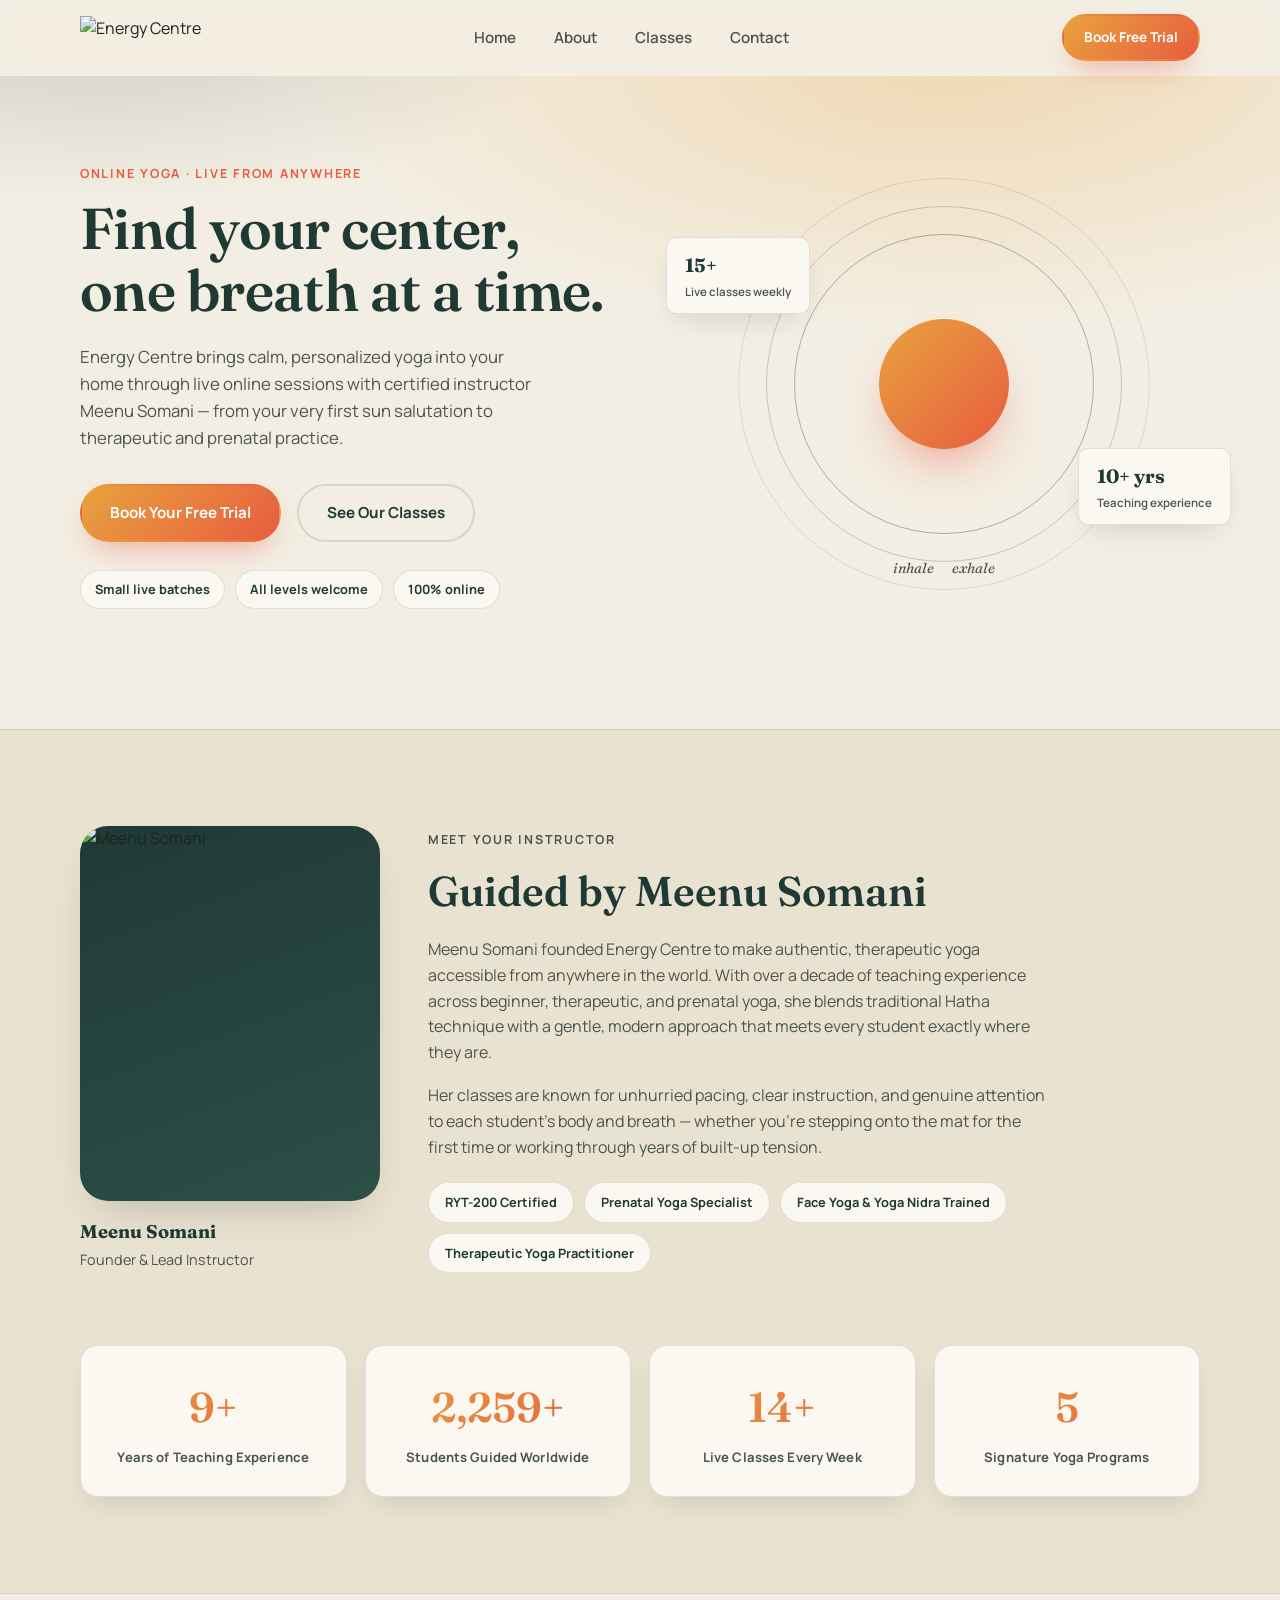
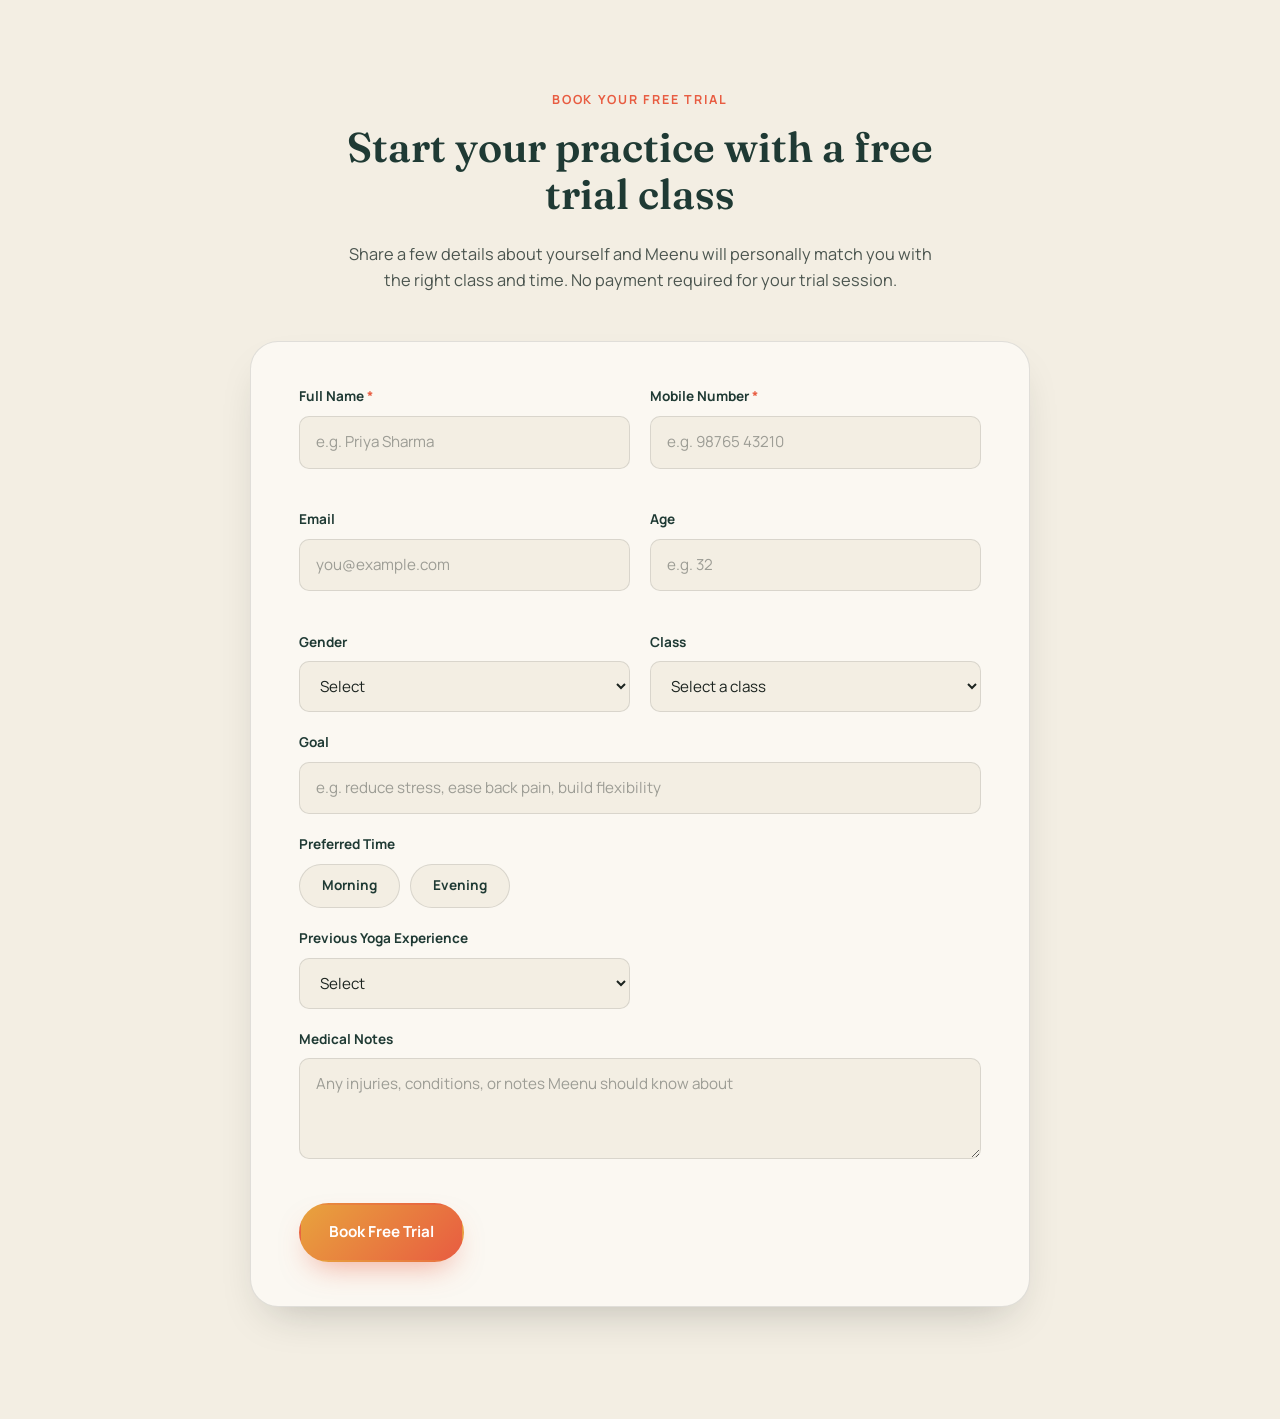
==== commit e25cc8ad: "frag" ====
--- a/index.html
+++ b/index.html
@@ -43,19 +43,7 @@
     <div class="container nav-inner">
 
       <a href="#home" class="logo" aria-label="Energy Centre home">
-        <span class="logo-mark" aria-hidden="true">
-          <svg viewBox="0 0 100 100" width="30" height="30">
-            <circle cx="50" cy="50" r="46" fill="var(--color-teal)"/>
-            <path d="M50 78C34 68 26 52 30 34c14 4 26 14 30 30 4-16 16-26 30-30 4 18-4 34-20 44z" fill="url(#logoGrad)"/>
-            <defs>
-              <linearGradient id="logoGrad" x1="0" y1="0" x2="1" y2="1">
-                <stop offset="0" stop-color="#E8A33D"/>
-                <stop offset="1" stop-color="#E85C41"/>
-              </linearGradient>
-            </defs>
-          </svg>
-        </span>
-        <span class="logo-text">Energy Centre</span>
+        <img src="logo.jpeg" alt="Energy Centre" class="logo-img">
       </a>
 
       <nav class="main-nav" id="mainNav" aria-label="Primary">
@@ -130,7 +118,7 @@
             <span>Live classes weekly</span>
           </div>
           <div class="float-card float-card-bottom">
-            <strong>3+ yrs</strong>
+            <strong>10+ yrs</strong>
             <span>Teaching experience</span>
           </div>
         </div>
@@ -146,7 +134,7 @@
 
           <div class="about-portrait reveal">
             <div class="portrait-frame">
-              <span class="portrait-monogram">MS</span>
+              <img src="logo.jpeg" alt="Meenu Somani" class="portrait-photo">
             </div>
             <p class="portrait-caption">
               <strong>Meenu Somani</strong>
@@ -186,13 +174,13 @@
         <div class="stats-grid">
 
           <div class="stat-card reveal">
-            <span class="stat-number" data-target="4" data-suffix="+">0</span>
+            <span class="stat-number" data-target="10" data-suffix="+">0</span>
             <span class="stat-label">Years of Teaching Experience</span>
           </div>
 
           <div class="stat-card reveal">
-            <span class="stat-number" data-target="50+" data-suffix="+">0</span>
-            <span class="stat-label">People Reached</span>
+            <span class="stat-number" data-target="2500" data-suffix="+">0</span>
+            <span class="stat-label">Students Guided Worldwide</span>
           </div>
 
           <div class="stat-card reveal">
@@ -201,7 +189,7 @@
           </div>
 
           <div class="stat-card reveal">
-            <span class="stat-number" data-target="2" data-suffix="">0</span>
+            <span class="stat-number" data-target="5" data-suffix="">0</span>
             <span class="stat-label">Signature Yoga Programs</span>
           </div>
 
@@ -273,7 +261,6 @@
                   <option value="Face Yoga">Face Yoga</option>
                   <option value="Therapy Yoga">Therapy Yoga</option>
                   <option value="Pregnancy Yoga">Pregnancy Yoga</option>
-                  <option value="Yoga Nidra">Yoga Nidra</option>
                   <option value="Meditation">Meditation</option>
                 </select>
               </div>
@@ -336,4 +323,4 @@
 
   <script src="script.js"></script>
 </body>
-</html>
+</html>
--- a/style.css
+++ b/style.css
@@ -187,6 +187,11 @@
   color: var(--color-teal);
   letter-spacing: -0.01em;
 }
+.logo-img {
+  height: 44px;
+  width: auto;
+  display: block;
+}
 
 .main-nav { flex: 1; display: flex; justify-content: center; }
 .nav-links {
@@ -426,19 +431,11 @@
   position: relative;
   overflow: hidden;
 }
-.portrait-frame::before {
-  content: '';
-  position: absolute;
-  inset: 0;
-  background: radial-gradient(120% 90% at 100% 100%, rgba(232, 163, 61, 0.5), transparent 60%);
-}
-.portrait-monogram {
+.portrait-photo {
+  width: 100%;
+  height: 100%;
+  object-fit: cover;
   position: relative;
-  font-family: var(--font-display);
-  font-weight: 500;
-  font-size: 4.5rem;
-  color: rgba(251, 248, 242, 0.94);
-  letter-spacing: 0.02em;
 }
 .portrait-caption {
   display: flex;
@@ -801,4 +798,4 @@
 @media (min-width: 640px) {
   .booking-card { padding: 44px 48px; }
   .form-row { grid-template-columns: 1fr 1fr; }
-}
+}
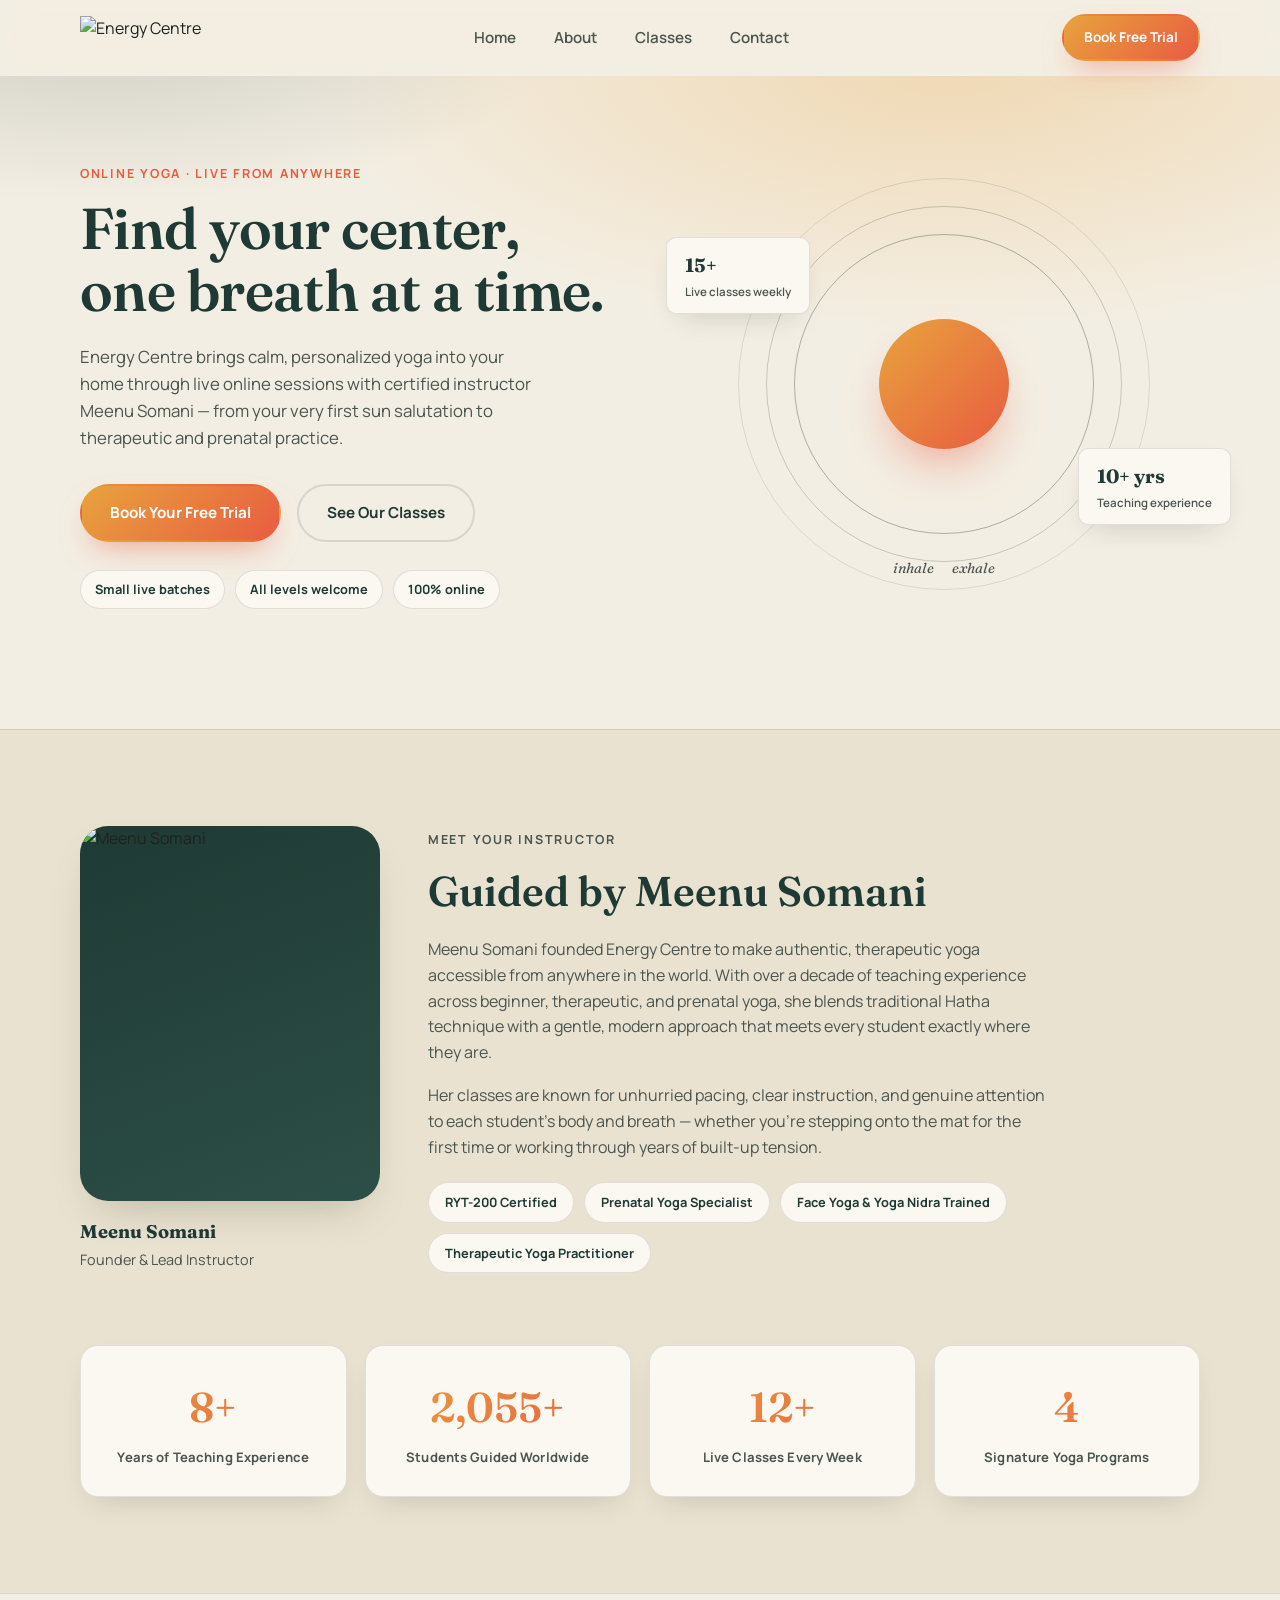
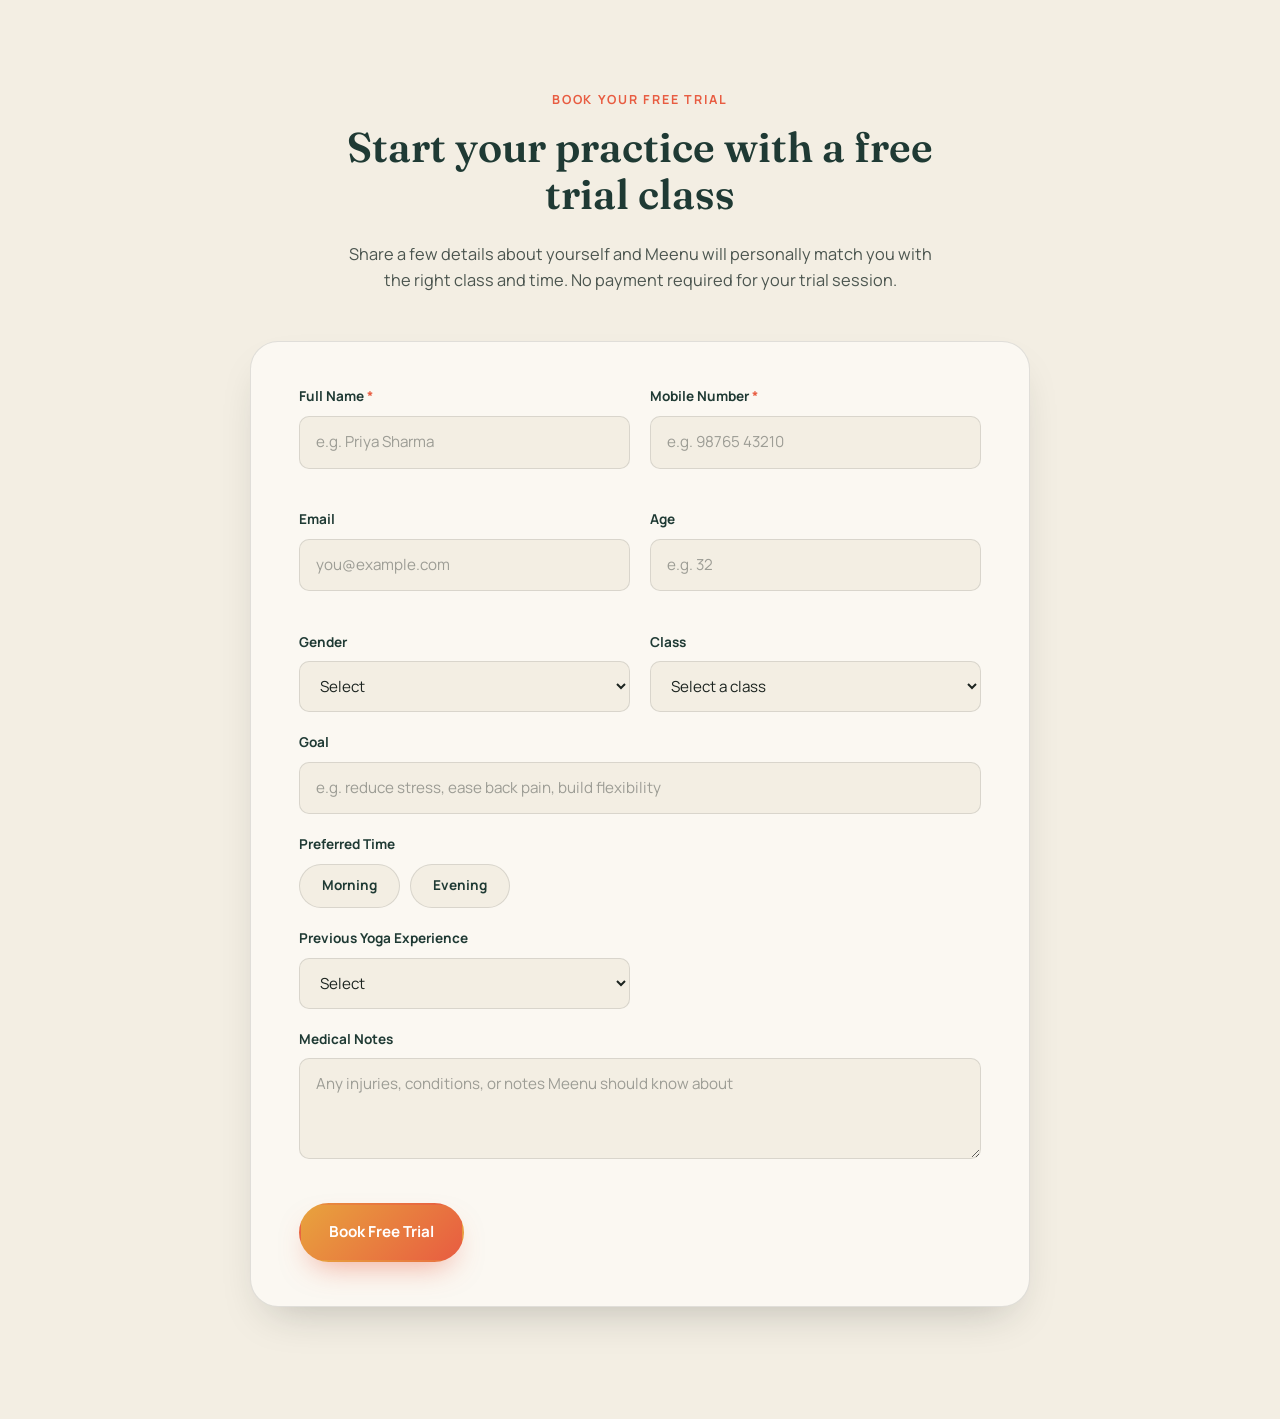
==== commit dfd49bb6: "s" ====
--- a/index.html
+++ b/index.html
@@ -50,7 +50,7 @@
         <ul class="nav-links">
           <li><a href="#home">Home</a></li>
           <li><a href="#about">About</a></li>
-          <li><a href="#classes">Classes</a></li>
+          <li><a href="classes.html">Classes</a></li>
           <li><a href="#contact">Contact</a></li>
         </ul>
       </nav>
@@ -91,7 +91,7 @@
 
           <div class="hero-actions reveal">
             <a href="#contact" class="btn btn-primary">Book Your Free Trial</a>
-            <a href="#classes" class="btn btn-secondary">See Our Classes</a>
+            <a href="classes.html" class="btn btn-secondary">See Our Classes</a>
           </div>
 
           <div class="hero-chips reveal">
--- a/style.css
+++ b/style.css
@@ -798,4 +798,88 @@
 @media (min-width: 640px) {
   .booking-card { padding: 44px 48px; }
   .form-row { grid-template-columns: 1fr 1fr; }
+}
+/* =========================================================
+   Classes Page — class cards
+   ========================================================= */
+.classes-hero { padding-bottom: 24px; }
+
+.classes-section {
+  padding: 24px 0 112px;
+}
+.classes-grid {
+  display: grid;
+  grid-template-columns: 1fr;
+  gap: 28px;
+}
+.class-card {
+  background: var(--color-surface);
+  border: 1px solid var(--color-line);
+  border-radius: var(--radius-lg);
+  box-shadow: var(--shadow-card);
+  padding: 32px 28px;
+  display: flex;
+  flex-direction: column;
+  transition: transform 0.35s var(--ease), box-shadow 0.35s var(--ease);
+}
+.class-card:hover {
+  transform: translateY(-4px);
+  box-shadow: var(--shadow-soft);
+}
+.class-title {
+  font-family: var(--font-display);
+  font-weight: 600;
+  font-size: 1.4rem;
+  color: var(--color-teal);
+  margin-bottom: 8px;
+}
+.class-price {
+  font-family: var(--font-display);
+  font-weight: 600;
+  font-size: 1.8rem;
+  color: var(--color-sunrise-2);
+  margin-bottom: 18px;
+}
+.class-price span {
+  font-family: var(--font-body);
+  font-weight: 700;
+  font-size: 0.95rem;
+  color: var(--color-ink-soft);
+}
+.class-features {
+  display: flex;
+  flex-direction: column;
+  gap: 10px;
+  margin-bottom: 28px;
+  flex: 1;
+}
+.class-features li {
+  position: relative;
+  padding-left: 22px;
+  color: var(--color-ink-soft);
+  font-size: 0.95rem;
+}
+.class-features li::before {
+  content: '';
+  position: absolute;
+  left: 0;
+  top: 8px;
+  width: 8px;
+  height: 8px;
+  border-radius: 50%;
+  background: var(--gradient-sunrise);
+}
+.class-actions {
+  display: flex;
+  flex-wrap: wrap;
+  gap: 12px;
+}
+.class-actions .btn { flex: 1; }
+
+#courseNameDisplay {
+  color: var(--color-sunrise-2);
+}
+
+@media (min-width: 720px) {
+  .classes-grid { grid-template-columns: repeat(3, 1fr); }
 }
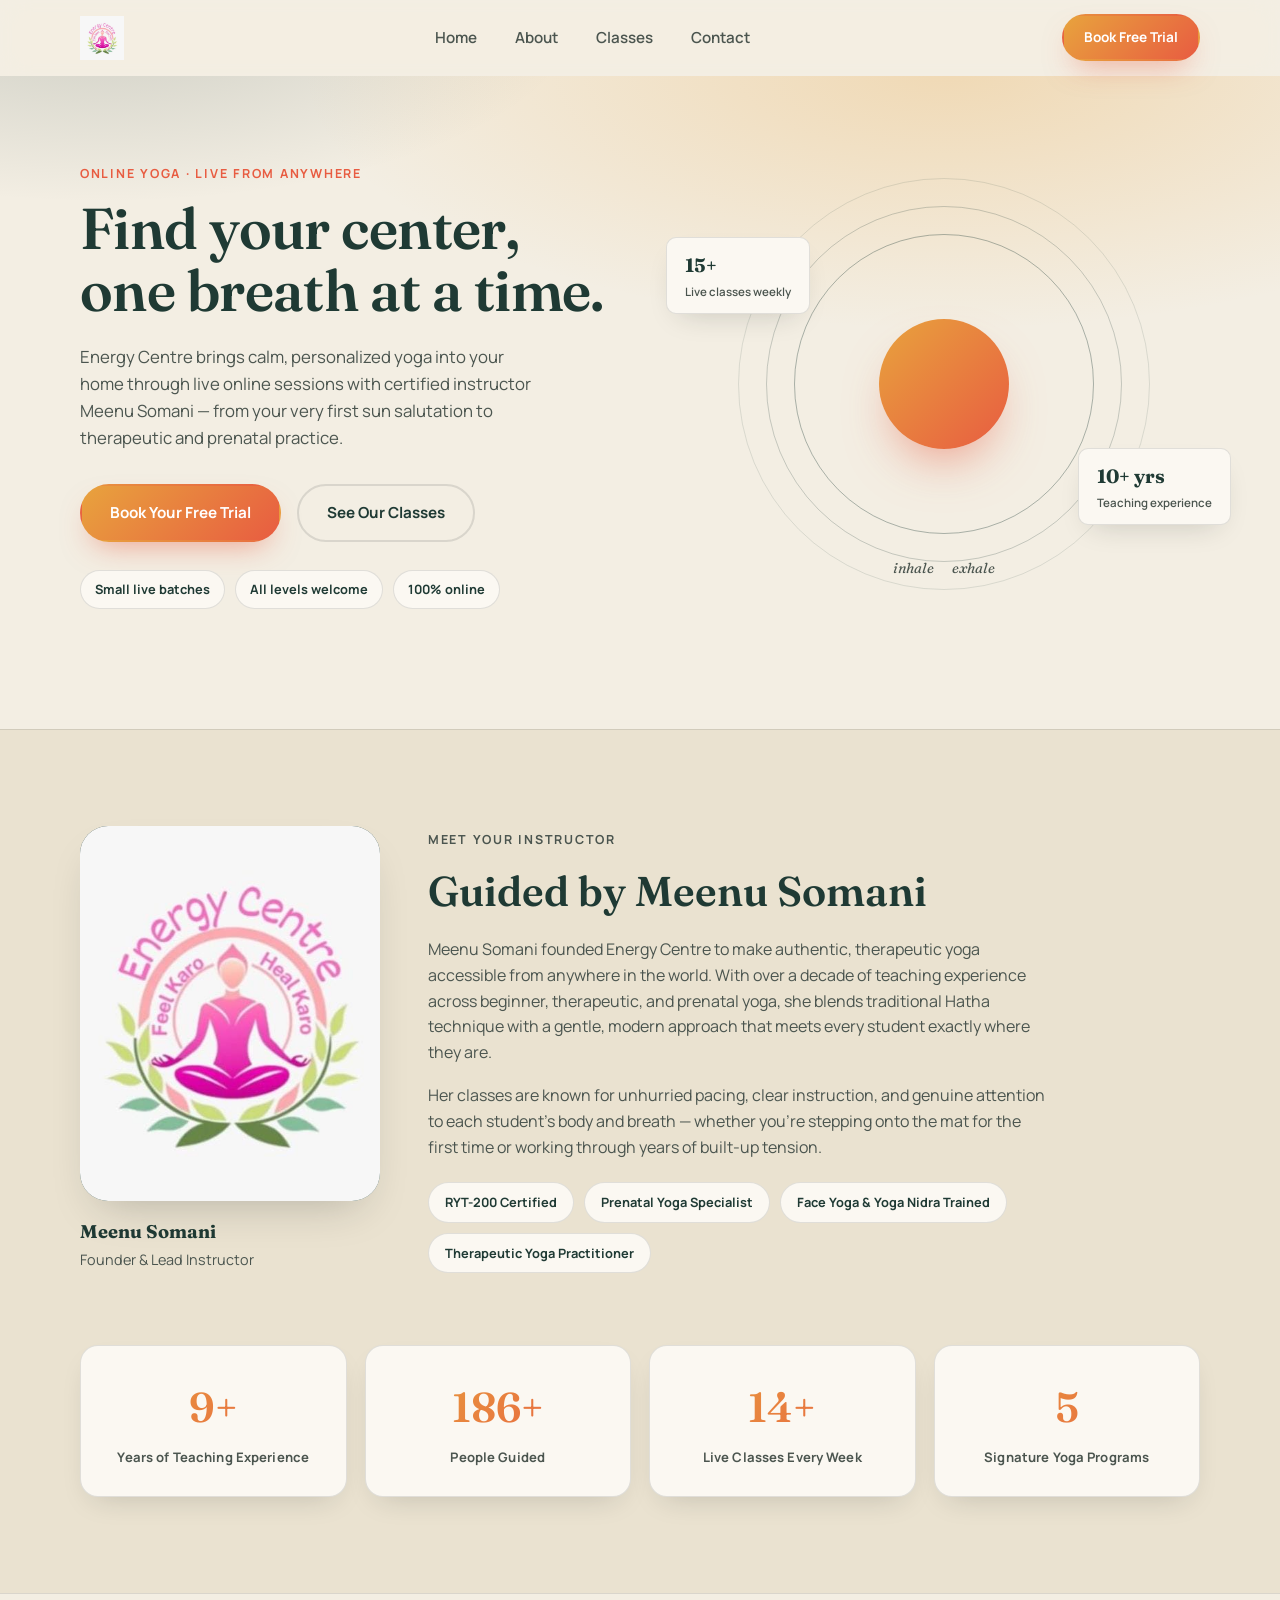
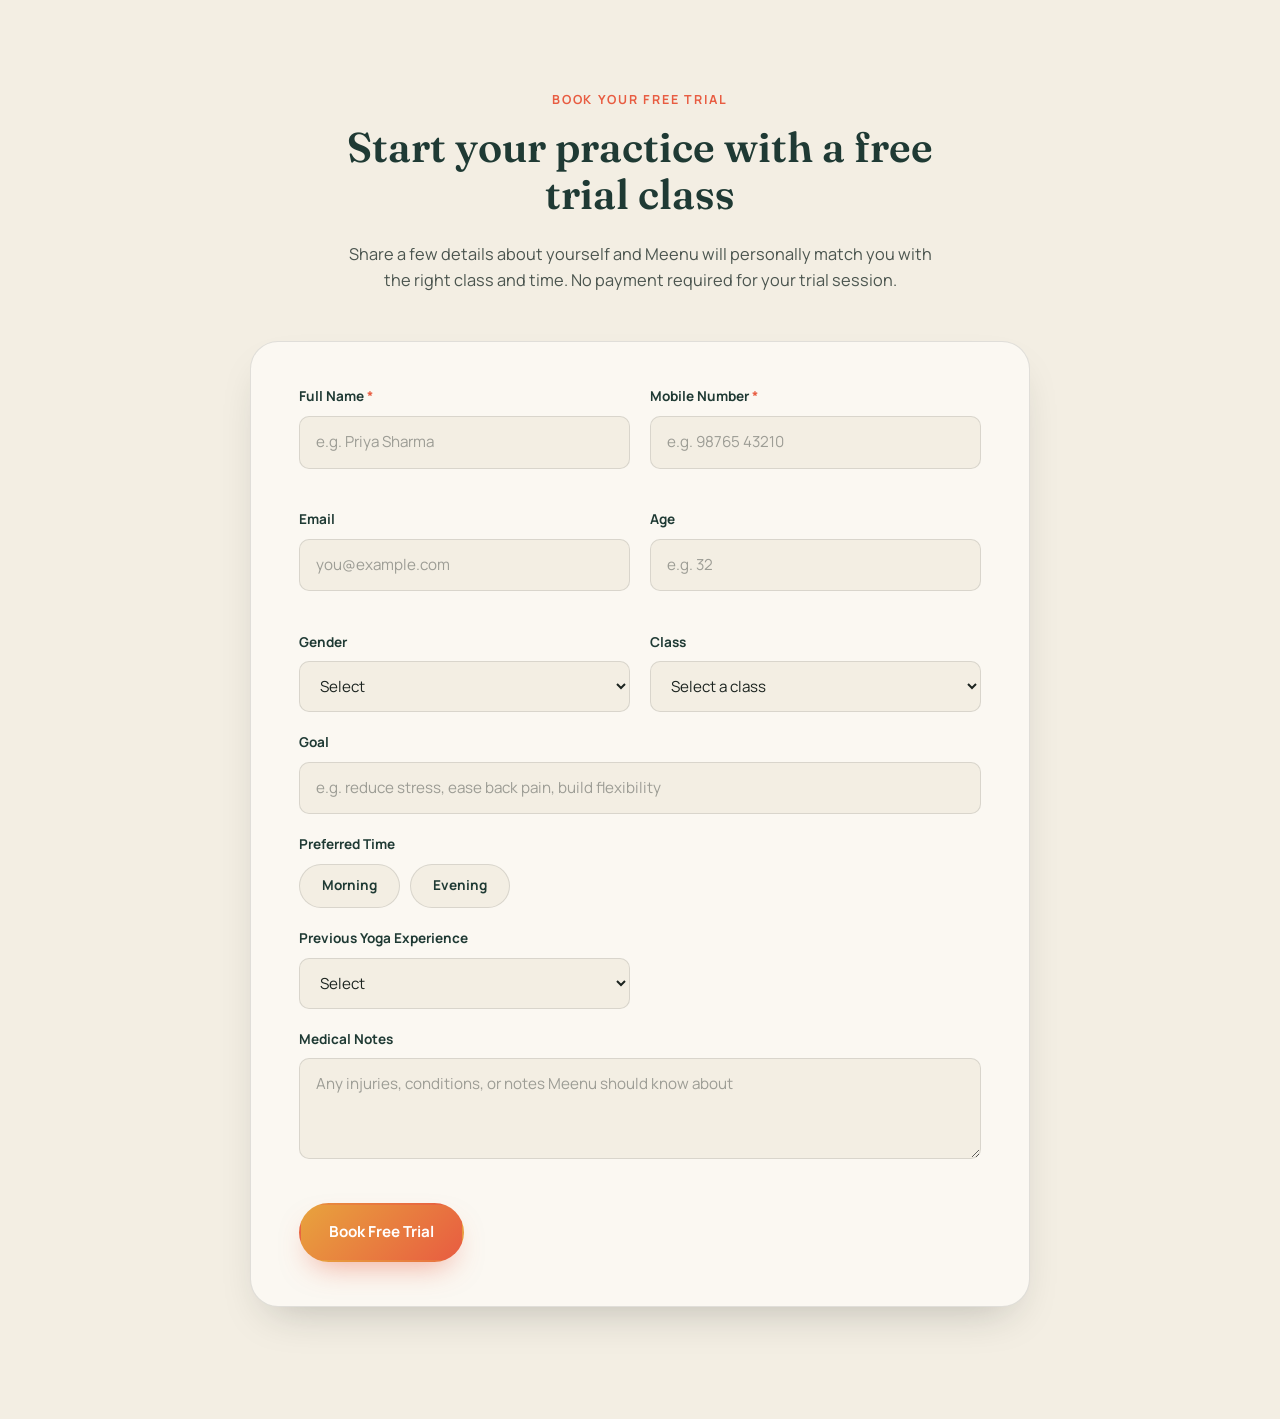
==== commit ed243054: "h" ====
--- a/index.html
+++ b/index.html
@@ -179,8 +179,8 @@
           </div>
 
           <div class="stat-card reveal">
-            <span class="stat-number" data-target="2500" data-suffix="+">0</span>
-            <span class="stat-label">Students Guided Worldwide</span>
+            <span class="stat-number" data-target="200+" data-suffix="+">0</span>
+            <span class="stat-label">People Guided</span>
           </div>
 
           <div class="stat-card reveal">
